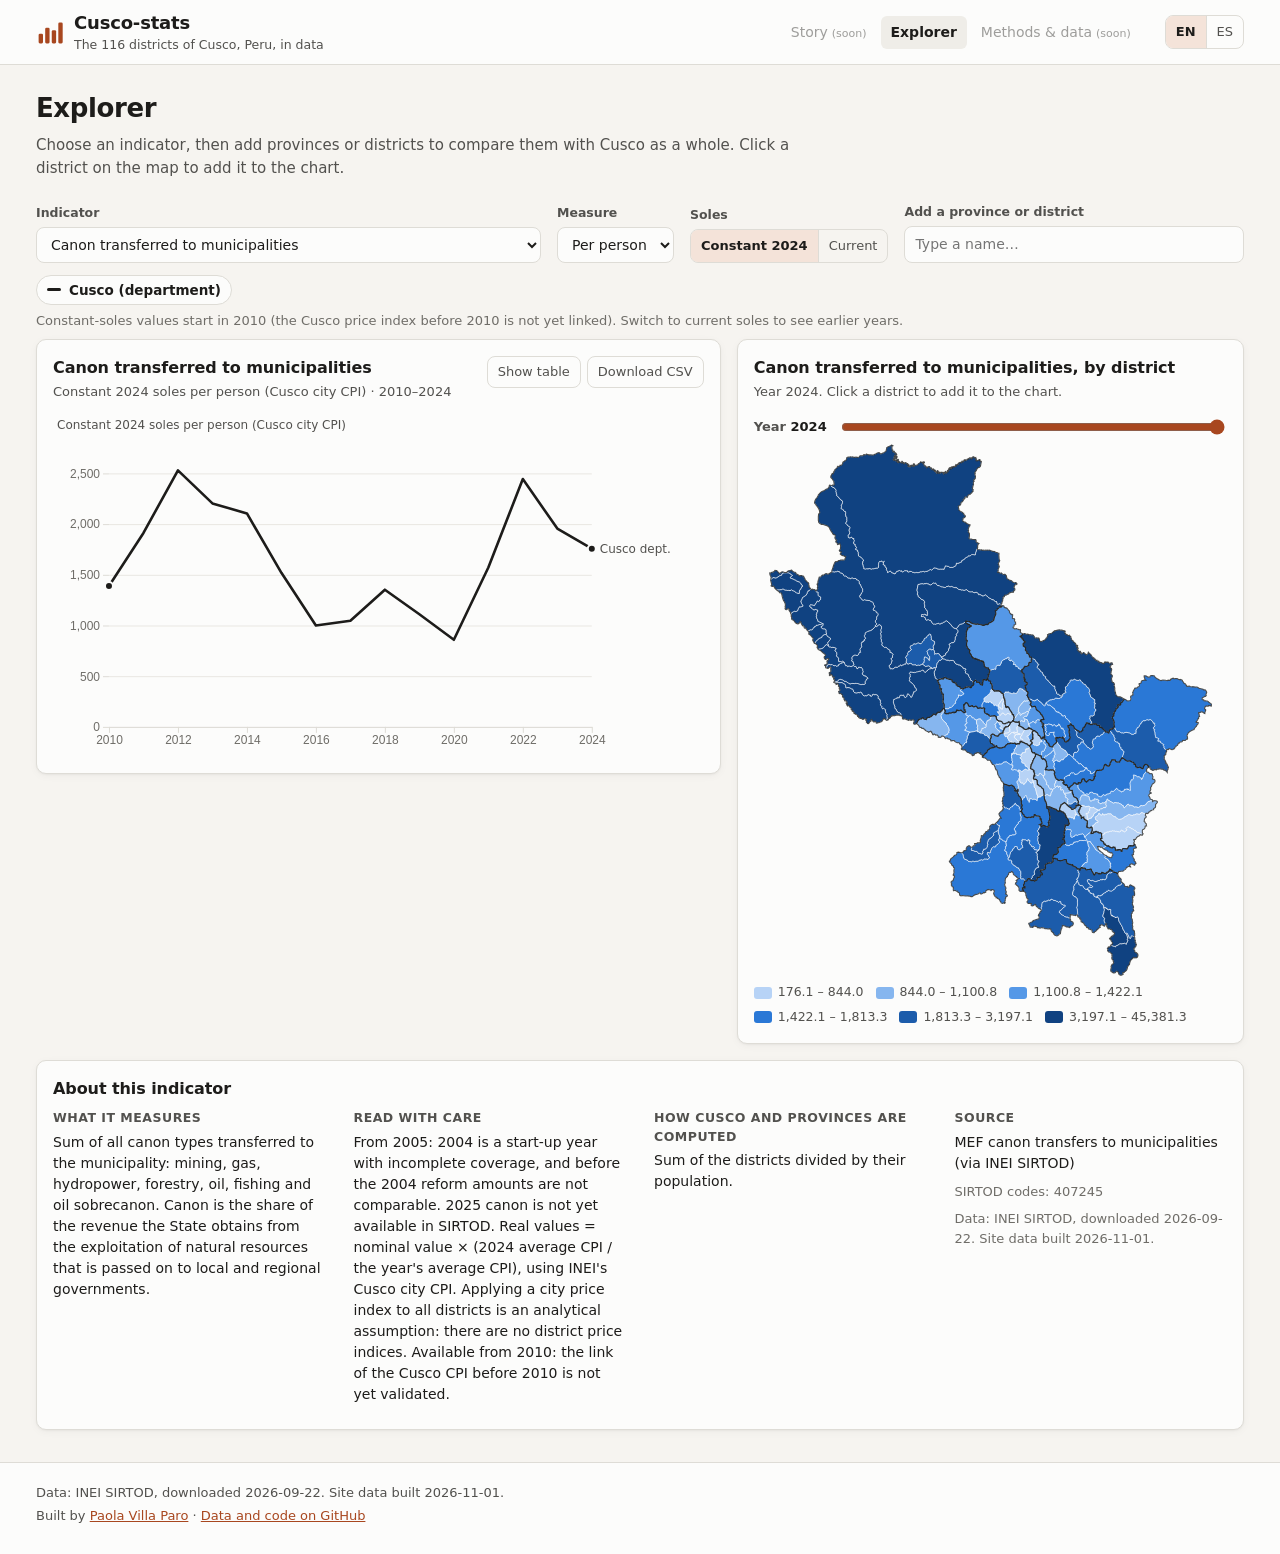
==== docs/index.html @ e801bd8c "Phase 2: first version of the Cusco-stats explorer Static app in docs/ (served by GitHub Pages): ind" ====
<!doctype html>
<html lang="en">
<head>
  <meta charset="utf-8">
  <meta name="viewport" content="width=device-width, initial-scale=1">
  <title>Cusco-stats · Districts of Cusco in data</title>
  <meta name="description" content="Interactive trends and maps for the 116 districts of Cusco, Peru: canon transfers, municipal budgets, schools, jobs, services and census indicators, 2001-2025.">
  <link rel="stylesheet" href="css/app.css">
  <script src="vendor/d3.v7.9.0.min.js" defer></script>
  <script type="module" src="js/main.js"></script>
</head>
<body>
  <a class="skip-link" href="#explorer" data-i18n="skip">Skip to the explorer</a>

  <header class="site-header">
    <div class="wrap header-inner">
      <div class="brand">
        <svg class="brand-mark" viewBox="0 0 32 32" aria-hidden="true" focusable="false">
          <rect x="3" y="18" width="5" height="11" rx="1.5"/><rect x="10.5" y="11" width="5" height="18" rx="1.5"/>
          <rect x="18" y="14" width="5" height="15" rx="1.5"/><rect x="25.5" y="5" width="5" height="24" rx="1.5"/>
        </svg>
        <div>
          <p class="brand-name">Cusco-stats</p>
          <p class="brand-tag" data-i18n="tagline">The 116 districts of Cusco, Peru, in data</p>
        </div>
      </div>
      <nav class="site-nav" aria-label="Sections">
        <a href="#story" class="nav-link is-soon" aria-disabled="true" data-i18n="navStory">Story</a>
        <a href="#explorer" class="nav-link is-active" aria-current="page" data-i18n="navExplorer">Explorer</a>
        <a href="#methods" class="nav-link is-soon" aria-disabled="true" data-i18n="navMethods">Methods &amp; data</a>
      </nav>
      <div class="lang-switch" role="group" aria-label="Language / Idioma">
        <button type="button" data-lang="en" aria-pressed="true">EN</button>
        <button type="button" data-lang="es" aria-pressed="false">ES</button>
      </div>
    </div>
  </header>

  <main id="explorer" class="wrap" tabindex="-1">
    <section class="intro">
      <h1 data-i18n="explorerTitle">Explorer</h1>
      <p data-i18n="explorerIntro">Choose an indicator, then add provinces or districts to compare them with Cusco as a whole. Click a district on the map to add it to the chart.</p>
    </section>

    <section class="controls" aria-label="Filters">
      <div class="control">
        <label for="sel-indicator" data-i18n="indicator">Indicator</label>
        <select id="sel-indicator"></select>
      </div>
      <div class="control">
        <label for="sel-measure" data-i18n="measure">Measure</label>
        <select id="sel-measure"></select>
      </div>
      <div class="control" id="ctl-units" hidden>
        <span class="control-label" id="units-label" data-i18n="units">Soles</span>
        <div class="segmented" role="group" aria-labelledby="units-label">
          <button type="button" data-units="real" aria-pressed="true" data-i18n="unitsReal">Constant 2024</button>
          <button type="button" data-units="nominal" aria-pressed="false" data-i18n="unitsNominal">Current</button>
        </div>
      </div>
      <div class="control control-grow">
        <label for="inp-place" data-i18n="addPlace">Add a province or district</label>
        <input id="inp-place" type="text" list="place-list" autocomplete="off" data-i18n-placeholder="addPlaceHint" placeholder="Type a name…">
        <datalist id="place-list"></datalist>
      </div>
    </section>

    <div class="chips" id="chips" aria-label="Places in the chart"></div>
    <p class="status" id="status" role="status" aria-live="polite"></p>

    <div class="grid">
      <section class="card card-chart" aria-labelledby="chart-title">
        <header class="card-head">
          <div>
            <h2 id="chart-title" class="card-title"></h2>
            <p id="chart-subtitle" class="card-subtitle"></p>
          </div>
          <div class="card-tools">
            <button type="button" class="btn-ghost" id="btn-table" aria-expanded="false" data-i18n="showTable">Show table</button>
            <button type="button" class="btn-ghost" id="btn-csv" data-i18n="downloadCsv">Download CSV</button>
          </div>
        </header>
        <div class="legend" id="chart-legend"></div>
        <div class="chart" id="chart"></div>
        <div class="table-wrap" id="chart-table" hidden></div>
      </section>

      <section class="card card-map" id="map-card" aria-labelledby="map-title">
        <header class="card-head">
          <div>
            <h2 id="map-title" class="card-title"></h2>
            <p id="map-subtitle" class="card-subtitle"></p>
          </div>
        </header>
        <div class="map-year" id="map-year-wrap">
          <label for="rng-year"><span data-i18n="year">Year</span> <output id="out-year"></output></label>
          <input id="rng-year" type="range" min="2000" max="2025" step="1">
        </div>
        <div class="map" id="map"></div>
        <div class="map-legend" id="map-legend"></div>
      </section>

      <section class="card card-notes" aria-labelledby="notes-title">
        <h2 id="notes-title" class="card-title" data-i18n="aboutIndicator">About this indicator</h2>
        <div id="notes" class="notes"></div>
      </section>
    </div>
  </main>

  <footer class="site-footer">
    <div class="wrap">
      <p id="footer-data"></p>
      <p><span data-i18n="footerBy">Built by</span> <a href="https://pvillaparo.github.io/">Paola Villa Paro</a> · <a href="https://github.com/pvillaparo/cusco-data" data-i18n="footerRepo">Data and code on GitHub</a></p>
    </div>
  </footer>

  <div class="tooltip" id="tooltip" role="tooltip" hidden></div>
  <noscript><p class="wrap">This page needs JavaScript to draw its charts and maps.</p></noscript>
</body>
</html>
---- docs/css/app.css ----
/* Cusco-stats — app styles.
   Colour roles are CSS custom properties; light and dark values swap in one place.
   Series colours: reference categorical palette (validated, 6 slots, both modes).
   Map ramp: reference sequential blue. Brand accent: terracotta (UI chrome only). */

:root {
  color-scheme: light;
  --surface-0: #f6f4f0;      /* page */
  --surface-1: #fcfcfb;      /* cards, chart surface */
  --surface-2: #efede8;      /* controls, hover wash */
  --hairline: #dedcd6;
  --grid: #e9e7e2;
  --text-primary: #1d1c1a;
  --text-secondary: #52514e;
  --text-muted: #6f6d68;
  --accent: #a8471f;         /* terracotta, 5.6:1 on surface-1 */
  --accent-soft: #f4e3d9;
  --focus: #2a78d6;
  --ref-line: #1d1c1a;       /* Cusco (department) line */
  --band: rgba(29, 28, 26, 0.12);
  --series-1: #2a78d6; --series-2: #eb6834; --series-3: #1baf7a;
  --series-4: #eda100; --series-5: #e87ba4; --series-6: #008300;
  --seq-1: #b7d3f6; --seq-2: #86b6ef; --seq-3: #5598e7; --seq-4: #2a78d6; --seq-5: #1c5cab; --seq-6: #104281;
  --nodata: #d6d4ce;
  --radius: 10px;
  --shadow: 0 1px 2px rgba(0, 0, 0, 0.04), 0 2px 8px rgba(0, 0, 0, 0.04);
  font-family: "Inter", system-ui, -apple-system, "Segoe UI", Roboto, "Helvetica Neue", Arial, sans-serif;
}

@media (prefers-color-scheme: dark) {
  :root:not([data-theme="light"]) {
    color-scheme: dark;
    --surface-0: #121211; --surface-1: #1a1a19; --surface-2: #262624;
    --hairline: #383835; --grid: #2c2c2a;
    --text-primary: #f0efec; --text-secondary: #c3c2b7; --text-muted: #9c9b93;
    --accent: #e58a5f; --accent-soft: #3a2a22; --focus: #3987e5;
    --ref-line: #f0efec; --band: rgba(240, 239, 236, 0.14);
    --series-1: #3987e5; --series-2: #d95926; --series-3: #199e70;
    --series-4: #c98500; --series-5: #d55181; --series-6: #008300;
    /* on a dark surface magnitude reads from dark (low) to light (high) */
    --seq-1: #184f95; --seq-2: #1c5cab; --seq-3: #256abf; --seq-4: #3987e5; --seq-5: #6da7ec; --seq-6: #b7d3f6;
    --nodata: #3a3a37;
    --shadow: none;
  }
}
:root[data-theme="dark"] {
  color-scheme: dark;
  --surface-0: #121211; --surface-1: #1a1a19; --surface-2: #262624;
  --hairline: #383835; --grid: #2c2c2a;
  --text-primary: #f0efec; --text-secondary: #c3c2b7; --text-muted: #9c9b93;
  --accent: #e58a5f; --accent-soft: #3a2a22; --focus: #3987e5;
  --ref-line: #f0efec; --band: rgba(240, 239, 236, 0.14);
  --series-1: #3987e5; --series-2: #d95926; --series-3: #199e70;
  --series-4: #c98500; --series-5: #d55181; --series-6: #008300;
  --seq-1: #184f95; --seq-2: #1c5cab; --seq-3: #256abf; --seq-4: #3987e5; --seq-5: #6da7ec; --seq-6: #b7d3f6;
  --nodata: #3a3a37;
  --shadow: none;
}

*, *::before, *::after { box-sizing: border-box; }
html { -webkit-text-size-adjust: 100%; }
body {
  margin: 0;
  background: var(--surface-0);
  color: var(--text-primary);
  font-size: 15px;
  line-height: 1.5;
}
a { color: var(--accent); }
a:hover { text-decoration-thickness: 2px; }
:focus-visible { outline: 2px solid var(--focus); outline-offset: 2px; }
[hidden] { display: none !important; }

.wrap { width: 100%; max-width: 1240px; margin: 0 auto; padding: 0 16px; }
.skip-link { position: absolute; left: -999px; top: 8px; background: var(--surface-1); padding: 8px 12px; border-radius: 6px; z-index: 10; }
.skip-link:focus { left: 8px; }

/* Header */
.site-header { background: var(--surface-1); border-bottom: 1px solid var(--hairline); }
.header-inner { display: flex; align-items: center; gap: 24px; min-height: 64px; flex-wrap: wrap; padding-top: 8px; padding-bottom: 8px; }
.brand { display: flex; align-items: center; gap: 10px; margin-right: auto; }
.brand-mark { width: 28px; height: 28px; fill: var(--accent); flex: none; }
.brand-name { margin: 0; font-weight: 700; font-size: 18px; letter-spacing: -0.01em; }
.brand-tag { margin: 0; font-size: 12.5px; color: var(--text-secondary); }
.site-nav { display: flex; gap: 4px; flex-wrap: wrap; }
.nav-link { color: var(--text-secondary); text-decoration: none; padding: 6px 10px; border-radius: 6px; font-size: 14px; }
.nav-link.is-active { color: var(--text-primary); background: var(--surface-2); font-weight: 600; }
.nav-link.is-soon { opacity: 0.55; pointer-events: none; }
.nav-link.is-soon::after { content: attr(data-soon); font-size: 11px; margin-left: 4px; }
.lang-switch, .segmented { display: inline-flex; border: 1px solid var(--hairline); border-radius: 8px; overflow: hidden; }
.lang-switch button, .segmented button {
  border: 0; background: transparent; color: var(--text-secondary); padding: 6px 10px; font: inherit; font-size: 13px; cursor: pointer; min-height: 32px;
}
.lang-switch button + button, .segmented button + button { border-left: 1px solid var(--hairline); }
.lang-switch button[aria-pressed="true"], .segmented button[aria-pressed="true"] { background: var(--accent-soft); color: var(--text-primary); font-weight: 600; }

/* Intro and controls */
.intro { padding: 24px 0 8px; max-width: 760px; }
.intro h1 { margin: 0 0 6px; font-size: 26px; letter-spacing: -0.015em; }
.intro p { margin: 0; color: var(--text-secondary); }
.controls { display: flex; flex-wrap: wrap; gap: 12px 16px; align-items: flex-end; padding: 16px 0 8px; }
.control { display: flex; flex-direction: column; gap: 4px; min-width: 0; }
.control-grow { flex: 1 1 240px; }
.control label, .control-label { font-size: 12.5px; color: var(--text-secondary); font-weight: 600; }
select, input[type="text"] {
  font: inherit; font-size: 14px; color: var(--text-primary); background: var(--surface-1);
  border: 1px solid var(--hairline); border-radius: 8px; padding: 7px 10px; min-height: 36px; max-width: 100%;
}
#sel-indicator { min-width: min(360px, 100%); }
.chips { display: flex; flex-wrap: wrap; gap: 8px; padding: 4px 0 4px; }
.chip {
  display: inline-flex; align-items: center; gap: 8px; background: var(--surface-1); border: 1px solid var(--hairline);
  border-radius: 999px; padding: 4px 6px 4px 10px; font-size: 13.5px;
}
.chip-key { width: 14px; height: 3px; border-radius: 2px; flex: none; }
.chip button { border: 0; background: transparent; color: var(--text-muted); cursor: pointer; font-size: 16px; line-height: 1; padding: 2px 6px; border-radius: 999px; min-width: 24px; min-height: 24px; }
.chip button:hover { background: var(--surface-2); color: var(--text-primary); }
.chip.is-ref { padding-right: 10px; font-weight: 600; }
.status { min-height: 1.4em; margin: 2px 0 8px; font-size: 13px; color: var(--text-muted); }

/* Cards */
.grid { display: grid; grid-template-columns: minmax(0, 1.35fr) minmax(0, 1fr); gap: 16px; padding-bottom: 32px; align-items: start; }
.card { background: var(--surface-1); border: 1px solid var(--hairline); border-radius: var(--radius); padding: 16px; box-shadow: var(--shadow); min-width: 0; }
.card-notes { grid-column: 1 / -1; }
.card-head { display: flex; justify-content: space-between; align-items: flex-start; gap: 12px; flex-wrap: wrap; }
.card-title { margin: 0; font-size: 16px; font-weight: 650; letter-spacing: -0.005em; }
.card-subtitle { margin: 2px 0 0; font-size: 13px; color: var(--text-secondary); }
.card-tools { display: flex; gap: 6px; }
.btn-ghost { font: inherit; font-size: 13px; color: var(--text-secondary); background: transparent; border: 1px solid var(--hairline); border-radius: 8px; padding: 5px 10px; cursor: pointer; min-height: 32px; }
.btn-ghost:hover { background: var(--surface-2); color: var(--text-primary); }
.tag { display: inline-block; font-size: 11.5px; font-weight: 600; color: var(--accent); background: var(--accent-soft); border-radius: 4px; padding: 1px 6px; margin-left: 6px; vertical-align: 1px; }

/* Chart */
.legend { display: flex; flex-wrap: wrap; gap: 6px 16px; margin: 12px 0 4px; font-size: 13px; color: var(--text-secondary); }
.legend-item { display: inline-flex; align-items: center; gap: 6px; }
.legend-key { width: 18px; height: 2px; border-radius: 2px; }
.legend-key.is-ref { height: 3px; }
.legend-key.is-band { height: 10px; border-radius: 2px; }
.chart { position: relative; width: 100%; }
.chart svg, .map svg { display: block; width: 100%; height: auto; overflow: visible; }
.chart .axis text, .map-legend text { fill: var(--text-muted); font-size: 12px; font-variant-numeric: tabular-nums; }
.chart .axis path, .chart .axis line { stroke: var(--hairline); }
.chart .grid line { stroke: var(--grid); }
.chart .axis-title { fill: var(--text-secondary); font-size: 12px; }
.chart .crosshair { stroke: var(--text-muted); stroke-width: 1; }
.chart .direct-label { font-size: 12px; fill: var(--text-secondary); }
.chart .overlay { fill: transparent; cursor: crosshair; }
.chart .overlay:focus { outline: none; }
.chart:focus-within .frame { stroke: var(--focus); stroke-width: 2; }
.empty { padding: 48px 8px; text-align: center; color: var(--text-muted); font-size: 14px; }

/* Map */
.map-year { display: flex; align-items: center; gap: 12px; margin: 12px 0 4px; font-size: 13px; color: var(--text-secondary); flex-wrap: wrap; }
.map-year label { font-weight: 600; white-space: nowrap; }
.map-year output { font-variant-numeric: tabular-nums; color: var(--text-primary); }
.map-year input[type="range"] { flex: 1 1 160px; accent-color: var(--accent); min-height: 24px; }
.map .district { stroke: var(--surface-1); stroke-width: 0.6; cursor: pointer; }
.map .district:hover { filter: brightness(1.08); stroke: var(--text-primary); stroke-width: 1.2; }
.map .district.is-selected { stroke-width: 2.4; }
.map .province { fill: none; stroke: var(--text-primary); stroke-width: 1.1; stroke-opacity: 0.75; pointer-events: none; }
.map-legend { margin-top: 8px; display: flex; flex-wrap: wrap; gap: 6px 12px; font-size: 12.5px; color: var(--text-secondary); }
.map-legend .swatch { display: inline-flex; align-items: center; gap: 6px; }
.map-legend .box { width: 18px; height: 12px; border-radius: 3px; flex: none; }

/* Table */
.table-wrap { overflow-x: auto; margin-top: 12px; border-top: 1px solid var(--hairline); }
table { border-collapse: collapse; width: 100%; font-size: 13px; }
th, td { padding: 6px 10px; text-align: right; border-bottom: 1px solid var(--grid); font-variant-numeric: tabular-nums; white-space: nowrap; }
th:first-child, td:first-child { text-align: left; }
thead th { color: var(--text-secondary); font-weight: 600; position: sticky; top: 0; background: var(--surface-1); }

/* Notes */
.notes { display: grid; grid-template-columns: repeat(auto-fit, minmax(260px, 1fr)); gap: 12px 28px; margin-top: 8px; font-size: 14px; }
.notes h3 { margin: 0 0 4px; font-size: 12.5px; color: var(--text-secondary); text-transform: uppercase; letter-spacing: 0.04em; }
.notes p { margin: 0 0 8px; }
.notes .muted { color: var(--text-muted); font-size: 13px; }

/* Tooltip */
.tooltip {
  position: fixed; z-index: 20; pointer-events: none; background: var(--surface-1); color: var(--text-primary);
  border: 1px solid var(--hairline); border-radius: 8px; padding: 8px 10px; font-size: 13px; box-shadow: 0 4px 16px rgba(0, 0, 0, 0.12);
  max-width: 280px;
}
.tooltip .tt-head { font-weight: 650; margin-bottom: 4px; }
.tooltip .tt-row { display: grid; grid-template-columns: 14px auto 1fr; gap: 6px; align-items: baseline; }
.tooltip .tt-key { width: 12px; height: 2px; border-radius: 2px; align-self: center; }
.tooltip .tt-val { font-weight: 650; font-variant-numeric: tabular-nums; }
.tooltip .tt-name { color: var(--text-secondary); }
.tooltip .tt-note { color: var(--text-muted); font-size: 12px; margin-top: 4px; }

.site-footer { border-top: 1px solid var(--hairline); background: var(--surface-1); color: var(--text-secondary); font-size: 13px; padding: 16px 0 24px; }
.site-footer p { margin: 4px 0; }

@media (max-width: 900px) {
  .grid { grid-template-columns: minmax(0, 1fr); }
  .header-inner { gap: 12px; }
  .intro h1 { font-size: 22px; }
  #sel-indicator { min-width: 0; width: 100%; }
  .control { flex: 1 1 100%; }
  .control#ctl-units { flex: 0 0 auto; }
}
@media (prefers-reduced-motion: reduce) { * { transition: none !important; } }
@media (forced-colors: active) { .chip-key, .legend-key, .tt-key { forced-color-adjust: none; } }
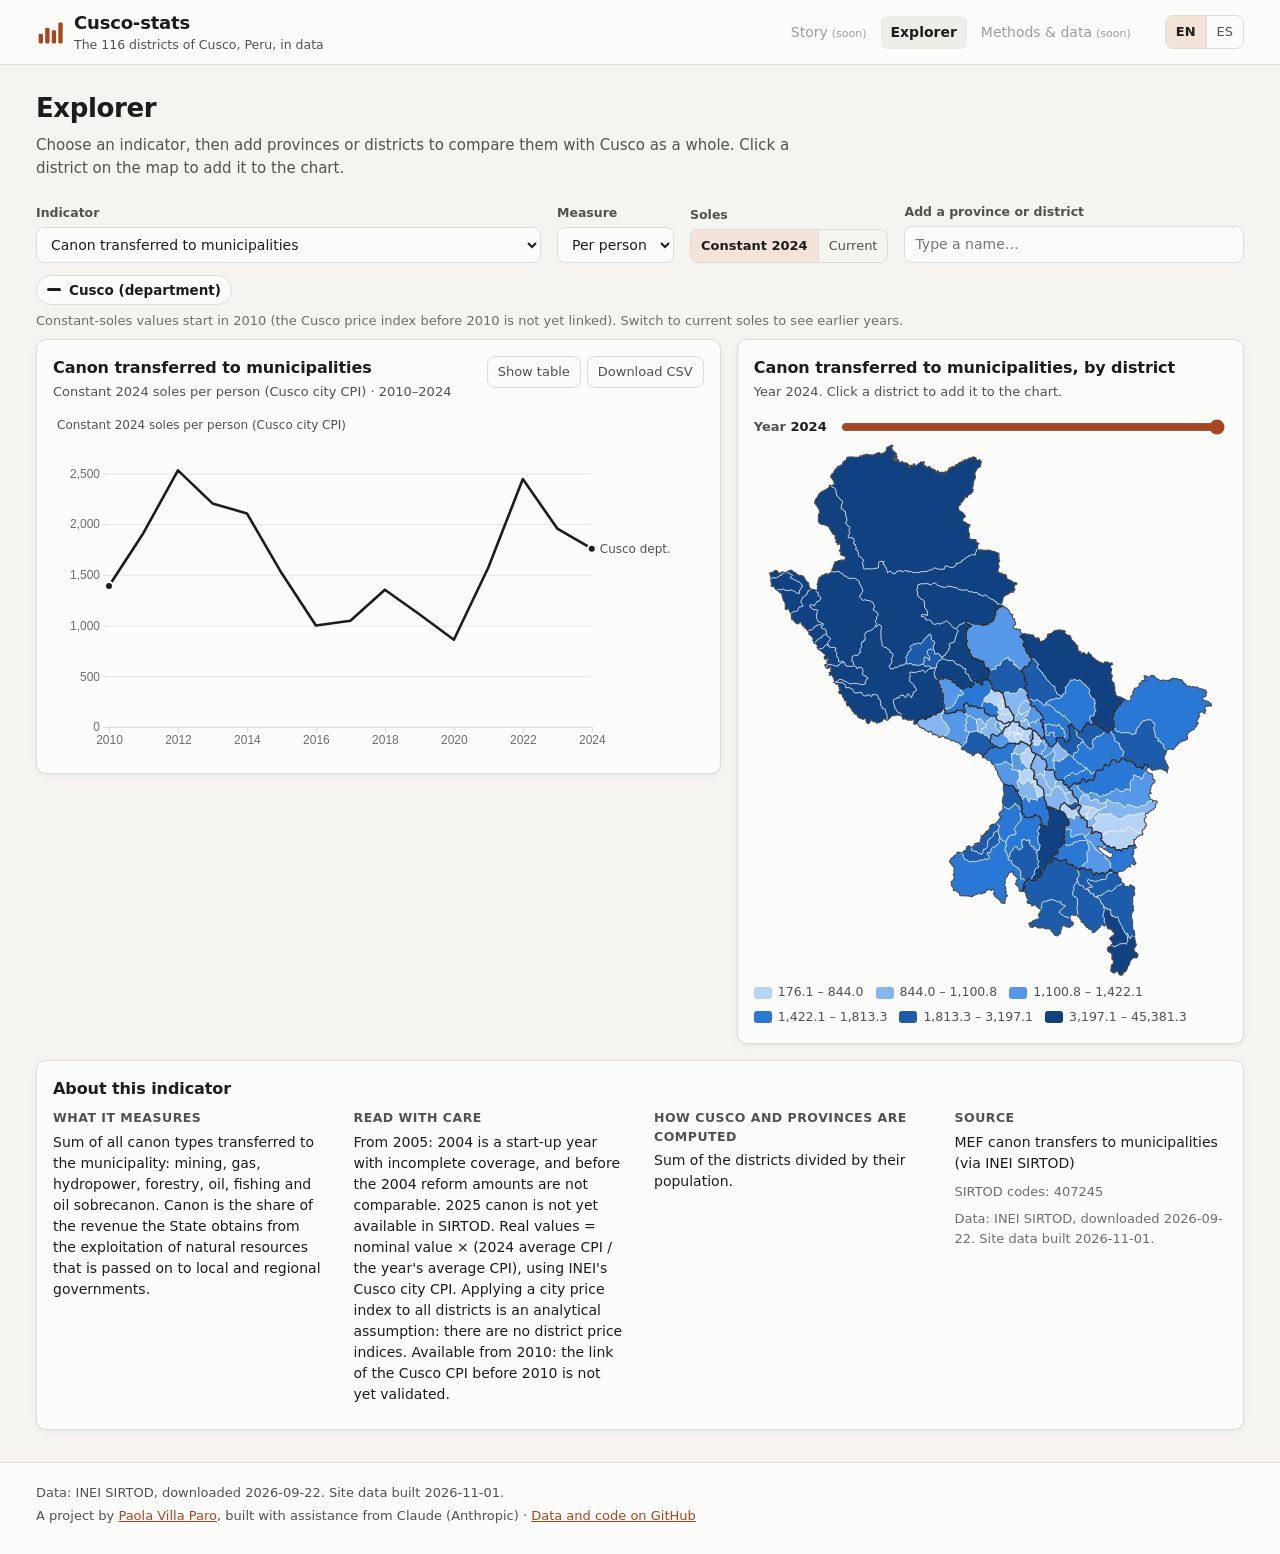
==== commit e3b1a852: "Add project README and acknowledgment Describe the repository and its folders, and credit the projec" ====
--- a/docs/index.html
+++ b/docs/index.html
@@ -110,7 +110,7 @@
   <footer class="site-footer">
     <div class="wrap">
       <p id="footer-data"></p>
-      <p><span data-i18n="footerBy">Built by</span> <a href="https://pvillaparo.github.io/">Paola Villa Paro</a> · <a href="https://github.com/pvillaparo/cusco-data" data-i18n="footerRepo">Data and code on GitHub</a></p>
+      <p><span data-i18n="footerBy">A project by</span> <a href="https://pvillaparo.github.io/">Paola Villa Paro</a><span data-i18n="footerAssist">, built with assistance from Claude (Anthropic)</span> · <a href="https://github.com/pvillaparo/cusco-data" data-i18n="footerRepo">Data and code on GitHub</a></p>
     </div>
   </footer>
 
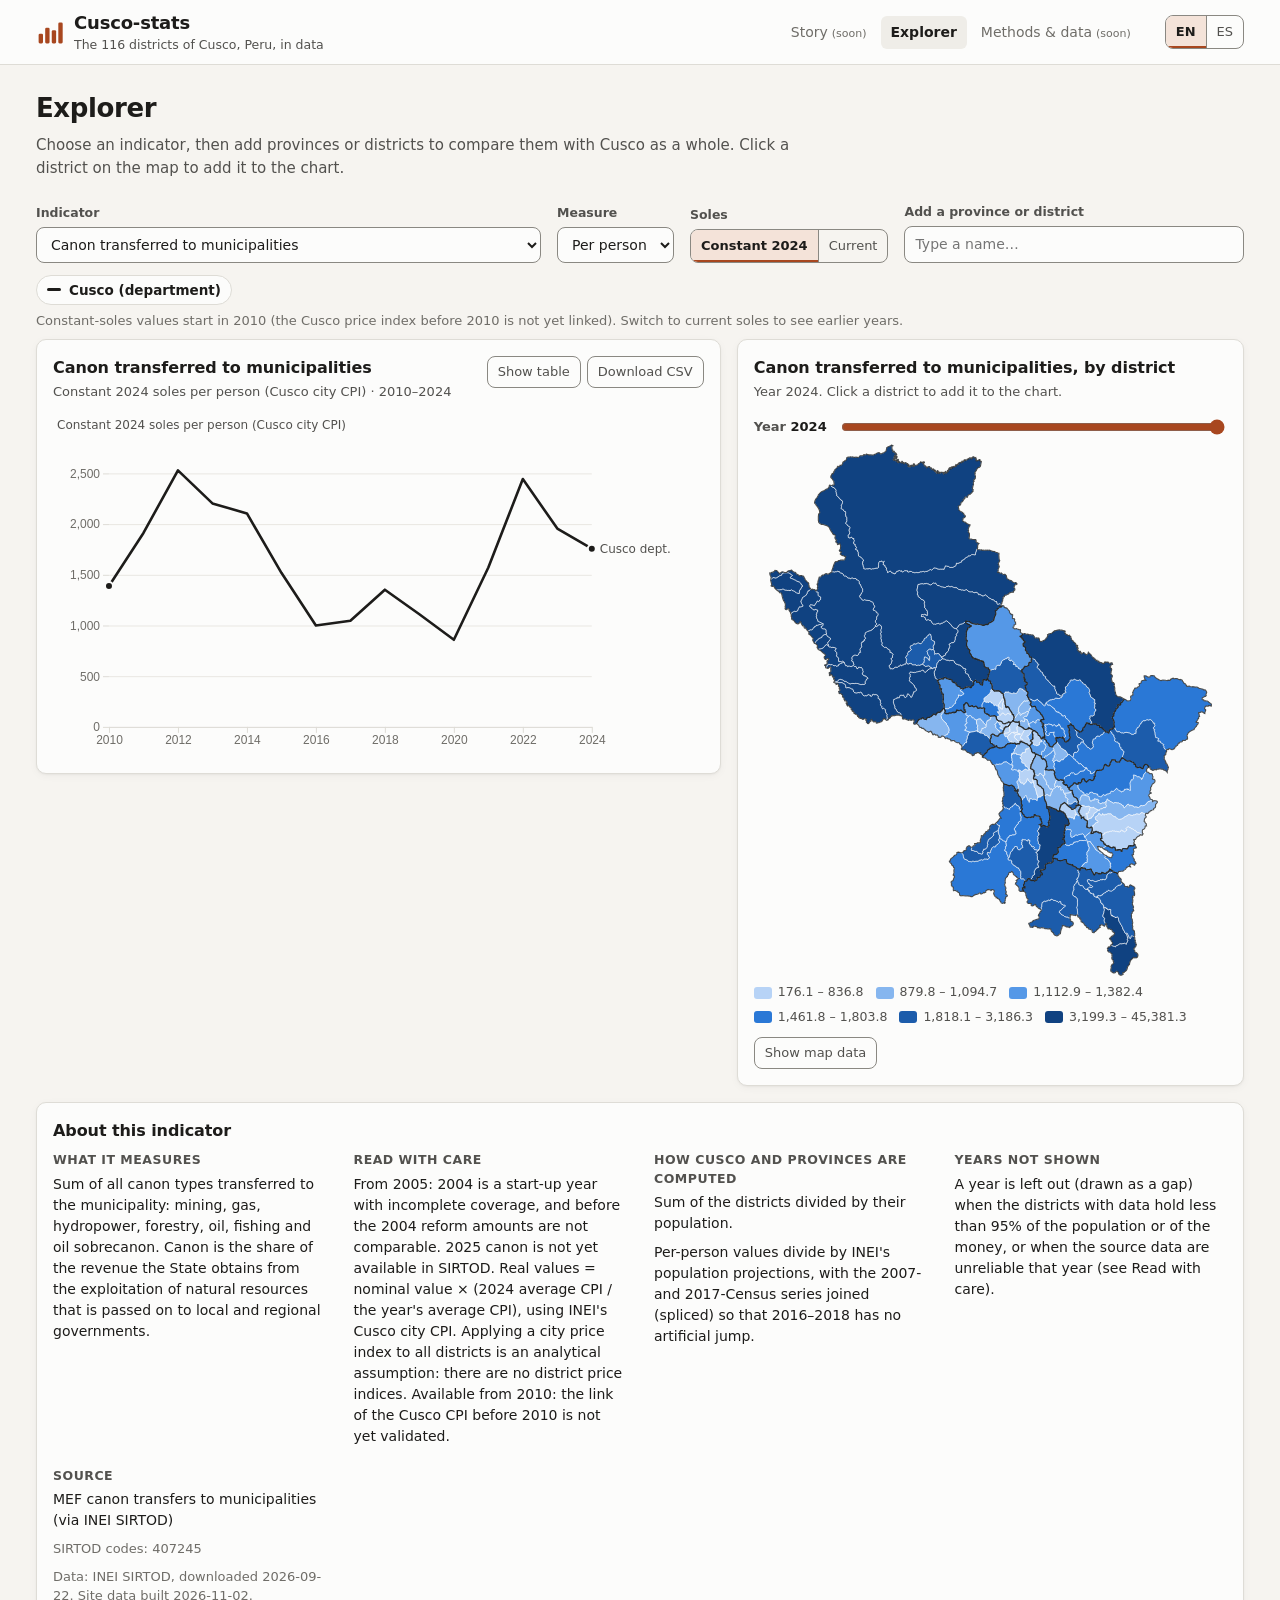
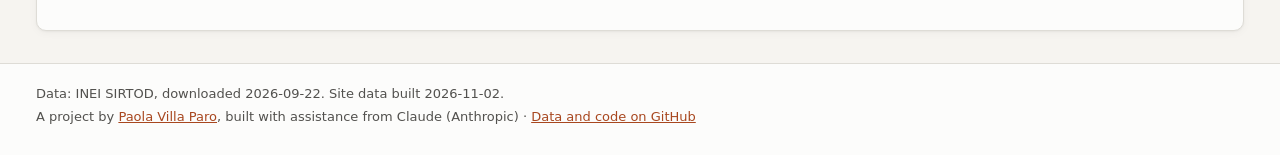
==== commit 6de769b7: "Fix issues found in independent tests of the explorer - drop stale renders when a newer selection st" ====
--- a/docs/index.html
+++ b/docs/index.html
@@ -24,14 +24,14 @@
           <p class="brand-tag" data-i18n="tagline">The 116 districts of Cusco, Peru, in data</p>
         </div>
       </div>
-      <nav class="site-nav" aria-label="Sections">
-        <a href="#story" class="nav-link is-soon" aria-disabled="true" data-i18n="navStory">Story</a>
-        <a href="#explorer" class="nav-link is-active" aria-current="page" data-i18n="navExplorer">Explorer</a>
-        <a href="#methods" class="nav-link is-soon" aria-disabled="true" data-i18n="navMethods">Methods &amp; data</a>
+      <nav class="site-nav" aria-label="Sections" data-i18n-aria="ariaSections">
+        <span class="nav-link is-soon" aria-disabled="true" data-i18n="navStory">Story</span>
+        <a href="./" class="nav-link is-active" aria-current="page" data-i18n="navExplorer">Explorer</a>
+        <span class="nav-link is-soon" aria-disabled="true" data-i18n="navMethods">Methods &amp; data</span>
       </nav>
-      <div class="lang-switch" role="group" aria-label="Language / Idioma">
-        <button type="button" data-lang="en" aria-pressed="true">EN</button>
-        <button type="button" data-lang="es" aria-pressed="false">ES</button>
+      <div class="lang-switch" role="group" aria-label="Language" data-i18n-aria="ariaLanguage">
+        <button type="button" data-lang="en" lang="en" aria-label="English" aria-pressed="true">EN</button>
+        <button type="button" data-lang="es" lang="es" aria-label="Español" aria-pressed="false">ES</button>
       </div>
     </div>
   </header>
@@ -42,7 +42,7 @@
       <p data-i18n="explorerIntro">Choose an indicator, then add provinces or districts to compare them with Cusco as a whole. Click a district on the map to add it to the chart.</p>
     </section>
 
-    <section class="controls" aria-label="Filters">
+    <section class="controls" aria-label="Filters" data-i18n-aria="ariaFilters">
       <div class="control">
         <label for="sel-indicator" data-i18n="indicator">Indicator</label>
         <select id="sel-indicator"></select>
@@ -65,7 +65,7 @@
       </div>
     </section>
 
-    <div class="chips" id="chips" aria-label="Places in the chart"></div>
+    <div class="chips" id="chips" role="group" aria-label="Places in the chart" data-i18n-aria="ariaPlaces"></div>
     <p class="status" id="status" role="status" aria-live="polite"></p>
 
     <div class="grid">
@@ -76,7 +76,7 @@
             <p id="chart-subtitle" class="card-subtitle"></p>
           </div>
           <div class="card-tools">
-            <button type="button" class="btn-ghost" id="btn-table" aria-expanded="false" data-i18n="showTable">Show table</button>
+            <button type="button" class="btn-ghost" id="btn-table" aria-expanded="false" aria-controls="chart-table" data-i18n="showTable">Show table</button>
             <button type="button" class="btn-ghost" id="btn-csv" data-i18n="downloadCsv">Download CSV</button>
           </div>
         </header>
@@ -94,10 +94,14 @@
         </header>
         <div class="map-year" id="map-year-wrap">
           <label for="rng-year"><span data-i18n="year">Year</span> <output id="out-year"></output></label>
-          <input id="rng-year" type="range" min="2000" max="2025" step="1">
+          <input id="rng-year" type="range" min="0" max="0" step="1">
         </div>
         <div class="map" id="map"></div>
         <div class="map-legend" id="map-legend"></div>
+        <div class="card-tools map-tools">
+          <button type="button" class="btn-ghost" id="btn-map-table" aria-expanded="false" aria-controls="map-table" data-i18n="showMapData">Show map data</button>
+        </div>
+        <div class="table-wrap map-table" id="map-table" hidden></div>
       </section>
 
       <section class="card card-notes" aria-labelledby="notes-title">
--- a/docs/css/app.css
+++ b/docs/css/app.css
@@ -9,6 +9,7 @@
   --surface-1: #fcfcfb;      /* cards, chart surface */
   --surface-2: #efede8;      /* controls, hover wash */
   --hairline: #dedcd6;
+  --control-border: #8a8882;  /* 3.4:1 on surface-1: borders of inputs and buttons */
   --grid: #e9e7e2;
   --text-primary: #1d1c1a;
   --text-secondary: #52514e;
@@ -31,14 +32,14 @@
   :root:not([data-theme="light"]) {
     color-scheme: dark;
     --surface-0: #121211; --surface-1: #1a1a19; --surface-2: #262624;
-    --hairline: #383835; --grid: #2c2c2a;
+    --hairline: #383835; --control-border: #74736d; --grid: #2c2c2a;
     --text-primary: #f0efec; --text-secondary: #c3c2b7; --text-muted: #9c9b93;
     --accent: #e58a5f; --accent-soft: #3a2a22; --focus: #3987e5;
     --ref-line: #f0efec; --band: rgba(240, 239, 236, 0.14);
     --series-1: #3987e5; --series-2: #d95926; --series-3: #199e70;
     --series-4: #c98500; --series-5: #d55181; --series-6: #008300;
-    /* on a dark surface magnitude reads from dark (low) to light (high) */
-    --seq-1: #184f95; --seq-2: #1c5cab; --seq-3: #256abf; --seq-4: #3987e5; --seq-5: #6da7ec; --seq-6: #b7d3f6;
+    /* on a dark surface magnitude reads from dark (low) to light (high), in evenly spaced steps */
+    --seq-1: #184f95; --seq-2: #256abf; --seq-3: #3987e5; --seq-4: #6da7ec; --seq-5: #9ec5f4; --seq-6: #cde2fb;
     --nodata: #3a3a37;
     --shadow: none;
   }
@@ -46,13 +47,13 @@
 :root[data-theme="dark"] {
   color-scheme: dark;
   --surface-0: #121211; --surface-1: #1a1a19; --surface-2: #262624;
-  --hairline: #383835; --grid: #2c2c2a;
+  --hairline: #383835; --control-border: #74736d; --grid: #2c2c2a;
   --text-primary: #f0efec; --text-secondary: #c3c2b7; --text-muted: #9c9b93;
   --accent: #e58a5f; --accent-soft: #3a2a22; --focus: #3987e5;
   --ref-line: #f0efec; --band: rgba(240, 239, 236, 0.14);
   --series-1: #3987e5; --series-2: #d95926; --series-3: #199e70;
   --series-4: #c98500; --series-5: #d55181; --series-6: #008300;
-  --seq-1: #184f95; --seq-2: #1c5cab; --seq-3: #256abf; --seq-4: #3987e5; --seq-5: #6da7ec; --seq-6: #b7d3f6;
+  --seq-1: #184f95; --seq-2: #256abf; --seq-3: #3987e5; --seq-4: #6da7ec; --seq-5: #9ec5f4; --seq-6: #cde2fb;
   --nodata: #3a3a37;
   --shadow: none;
 }
@@ -85,14 +86,14 @@
 .site-nav { display: flex; gap: 4px; flex-wrap: wrap; }
 .nav-link { color: var(--text-secondary); text-decoration: none; padding: 6px 10px; border-radius: 6px; font-size: 14px; }
 .nav-link.is-active { color: var(--text-primary); background: var(--surface-2); font-weight: 600; }
-.nav-link.is-soon { opacity: 0.55; pointer-events: none; }
+.nav-link.is-soon { color: var(--text-muted); cursor: default; }
 .nav-link.is-soon::after { content: attr(data-soon); font-size: 11px; margin-left: 4px; }
-.lang-switch, .segmented { display: inline-flex; border: 1px solid var(--hairline); border-radius: 8px; overflow: hidden; }
+.lang-switch, .segmented { display: inline-flex; border: 1px solid var(--control-border); border-radius: 8px; overflow: hidden; }
 .lang-switch button, .segmented button {
   border: 0; background: transparent; color: var(--text-secondary); padding: 6px 10px; font: inherit; font-size: 13px; cursor: pointer; min-height: 32px;
 }
-.lang-switch button + button, .segmented button + button { border-left: 1px solid var(--hairline); }
-.lang-switch button[aria-pressed="true"], .segmented button[aria-pressed="true"] { background: var(--accent-soft); color: var(--text-primary); font-weight: 600; }
+.lang-switch button + button, .segmented button + button { border-left: 1px solid var(--control-border); }
+.lang-switch button[aria-pressed="true"], .segmented button[aria-pressed="true"] { background: var(--accent-soft); color: var(--text-primary); font-weight: 600; box-shadow: inset 0 -2px 0 var(--accent); }
 
 /* Intro and controls */
 .intro { padding: 24px 0 8px; max-width: 760px; }
@@ -104,7 +105,7 @@
 .control label, .control-label { font-size: 12.5px; color: var(--text-secondary); font-weight: 600; }
 select, input[type="text"] {
   font: inherit; font-size: 14px; color: var(--text-primary); background: var(--surface-1);
-  border: 1px solid var(--hairline); border-radius: 8px; padding: 7px 10px; min-height: 36px; max-width: 100%;
+  border: 1px solid var(--control-border); border-radius: 8px; padding: 7px 10px; min-height: 36px; max-width: 100%;
 }
 #sel-indicator { min-width: min(360px, 100%); }
 .chips { display: flex; flex-wrap: wrap; gap: 8px; padding: 4px 0 4px; }
@@ -113,6 +114,8 @@
   border-radius: 999px; padding: 4px 6px 4px 10px; font-size: 13.5px;
 }
 .chip-key { width: 14px; height: 3px; border-radius: 2px; flex: none; }
+.chip.is-missing { color: var(--text-muted); }
+.chip.is-missing .chip-key { background: transparent !important; outline: 1px dashed var(--text-muted); }
 .chip button { border: 0; background: transparent; color: var(--text-muted); cursor: pointer; font-size: 16px; line-height: 1; padding: 2px 6px; border-radius: 999px; min-width: 24px; min-height: 24px; }
 .chip button:hover { background: var(--surface-2); color: var(--text-primary); }
 .chip.is-ref { padding-right: 10px; font-weight: 600; }
@@ -126,7 +129,7 @@
 .card-title { margin: 0; font-size: 16px; font-weight: 650; letter-spacing: -0.005em; }
 .card-subtitle { margin: 2px 0 0; font-size: 13px; color: var(--text-secondary); }
 .card-tools { display: flex; gap: 6px; }
-.btn-ghost { font: inherit; font-size: 13px; color: var(--text-secondary); background: transparent; border: 1px solid var(--hairline); border-radius: 8px; padding: 5px 10px; cursor: pointer; min-height: 32px; }
+.btn-ghost { font: inherit; font-size: 13px; color: var(--text-secondary); background: transparent; border: 1px solid var(--control-border); border-radius: 8px; padding: 5px 10px; cursor: pointer; min-height: 32px; }
 .btn-ghost:hover { background: var(--surface-2); color: var(--text-primary); }
 .tag { display: inline-block; font-size: 11.5px; font-weight: 600; color: var(--accent); background: var(--accent-soft); border-radius: 4px; padding: 1px 6px; margin-left: 6px; vertical-align: 1px; }
 
@@ -146,7 +149,8 @@
 .chart .direct-label { font-size: 12px; fill: var(--text-secondary); }
 .chart .overlay { fill: transparent; cursor: crosshair; }
 .chart .overlay:focus { outline: none; }
-.chart:focus-within .frame { stroke: var(--focus); stroke-width: 2; }
+.chart:has(.overlay:focus-visible) .frame { stroke: var(--focus); stroke-width: 2; }
+.chart .overlay { touch-action: pan-y; }
 .empty { padding: 48px 8px; text-align: center; color: var(--text-muted); font-size: 14px; }
 
 /* Map */
@@ -158,6 +162,8 @@
 .map .district:hover { filter: brightness(1.08); stroke: var(--text-primary); stroke-width: 1.2; }
 .map .district.is-selected { stroke-width: 2.4; }
 .map .province { fill: none; stroke: var(--text-primary); stroke-width: 1.1; stroke-opacity: 0.75; pointer-events: none; }
+.map-tools { margin-top: 10px; }
+.map-table { max-height: 360px; overflow-y: auto; }
 .map-legend { margin-top: 8px; display: flex; flex-wrap: wrap; gap: 6px 12px; font-size: 12.5px; color: var(--text-secondary); }
 .map-legend .swatch { display: inline-flex; align-items: center; gap: 6px; }
 .map-legend .box { width: 18px; height: 12px; border-radius: 3px; flex: none; }
@@ -165,6 +171,8 @@
 /* Table */
 .table-wrap { overflow-x: auto; margin-top: 12px; border-top: 1px solid var(--hairline); }
 table { border-collapse: collapse; width: 100%; font-size: 13px; }
+caption { text-align: left; font-size: 12.5px; color: var(--text-secondary); padding: 8px 10px 4px; }
+tbody th { font-weight: 400; color: var(--text-primary); }
 th, td { padding: 6px 10px; text-align: right; border-bottom: 1px solid var(--grid); font-variant-numeric: tabular-nums; white-space: nowrap; }
 th:first-child, td:first-child { text-align: left; }
 thead th { color: var(--text-secondary); font-weight: 600; position: sticky; top: 0; background: var(--surface-1); }
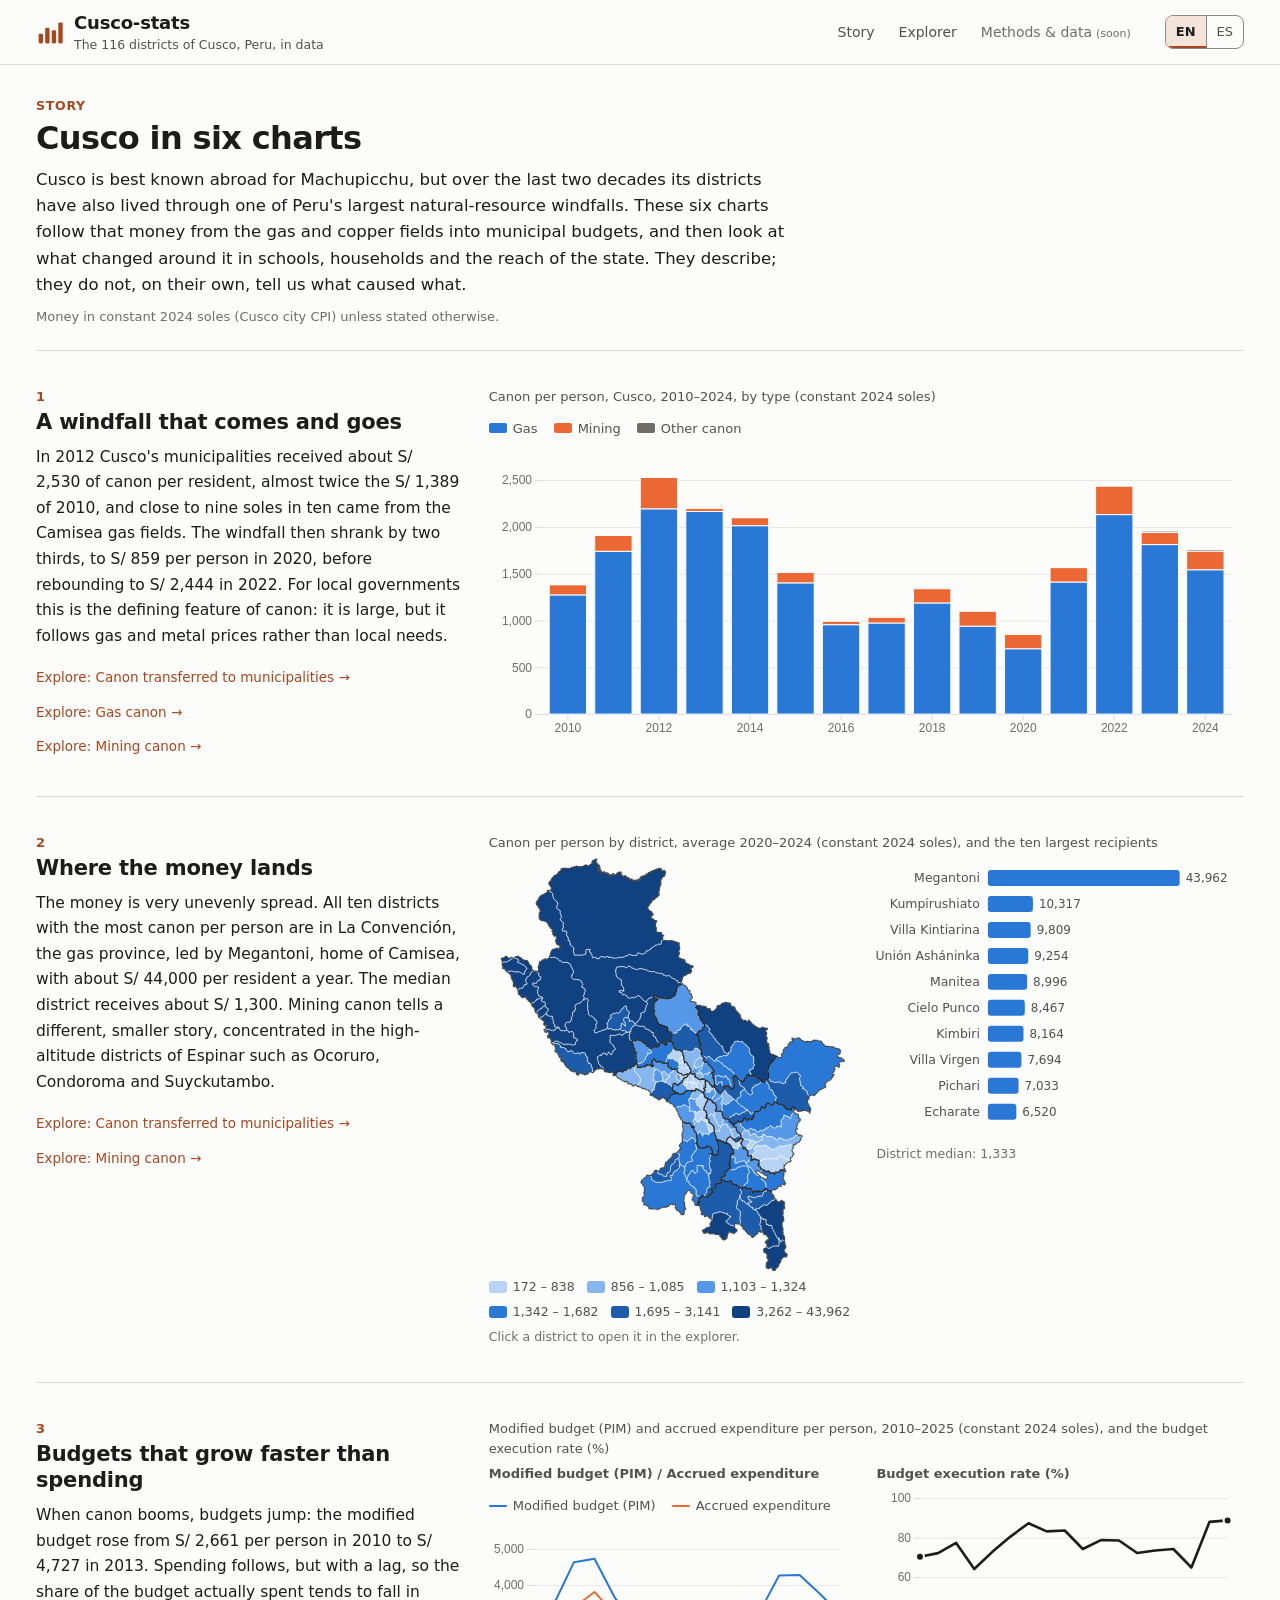
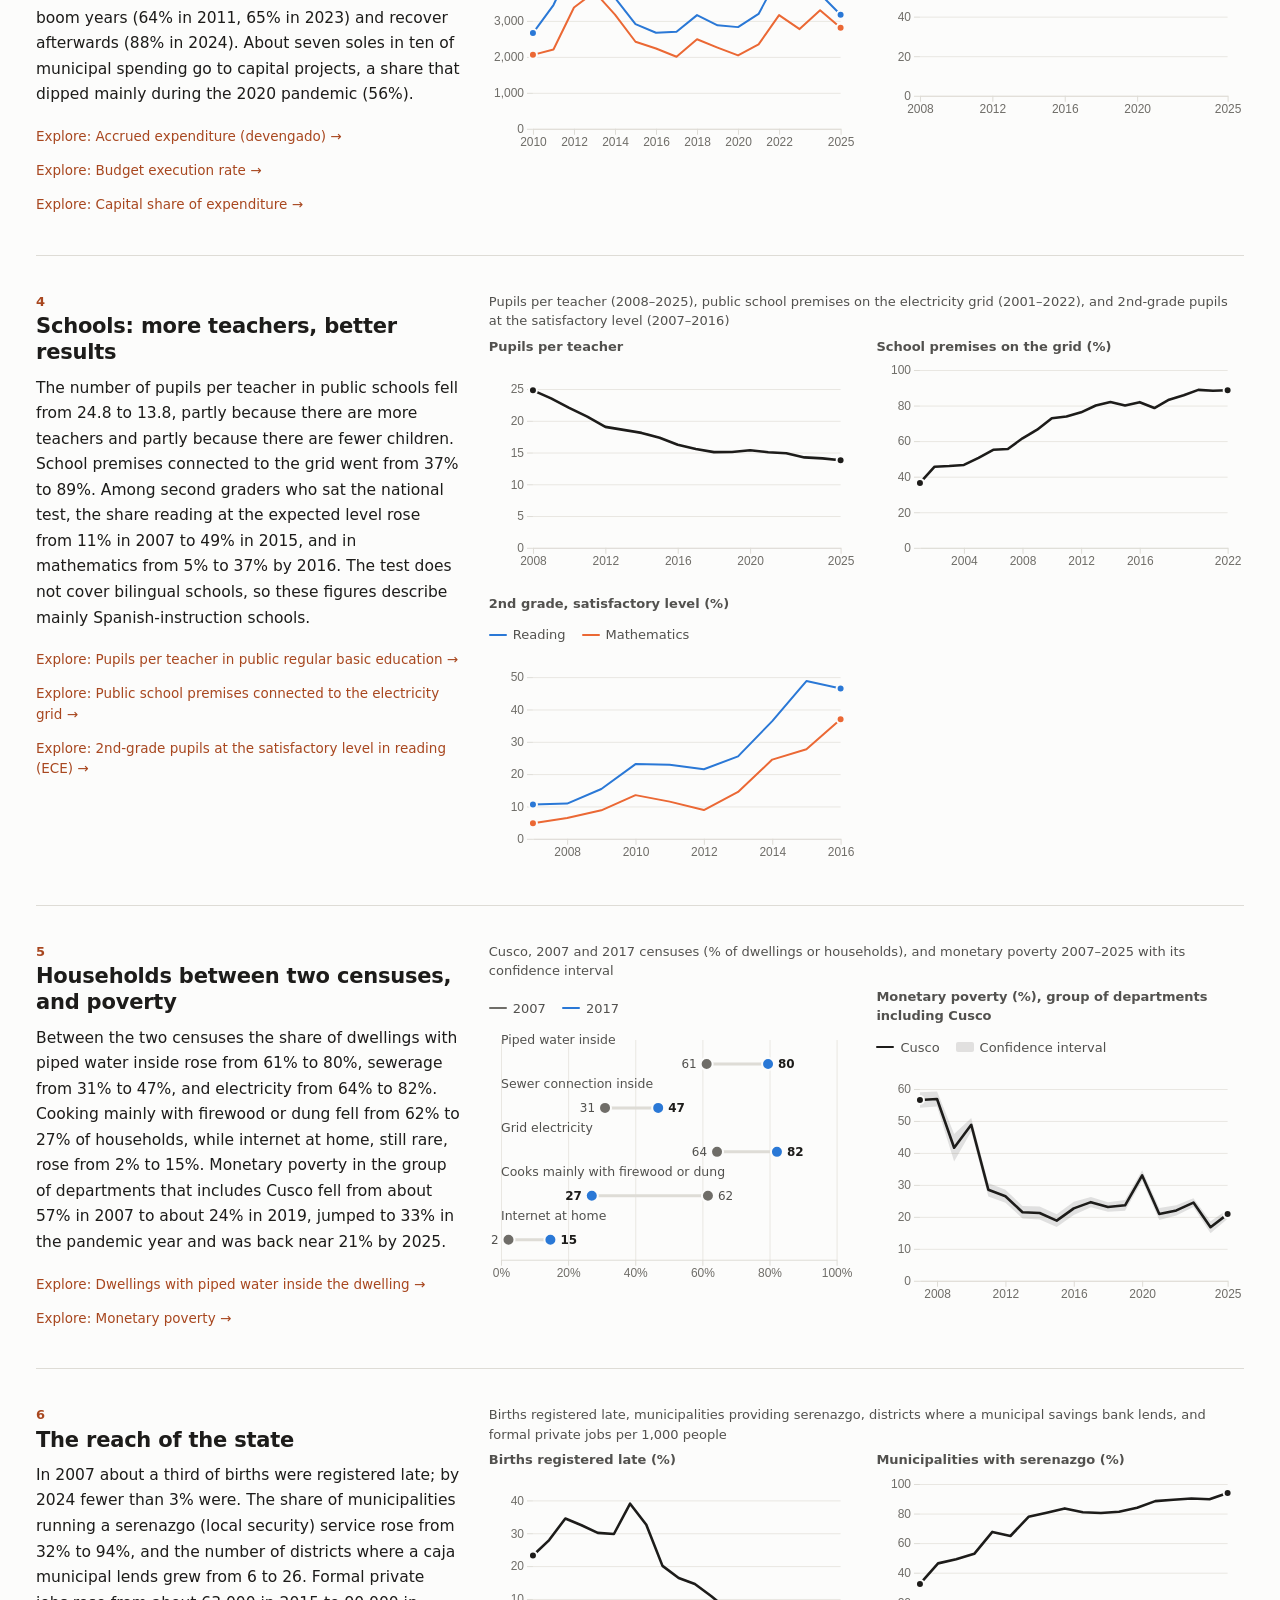
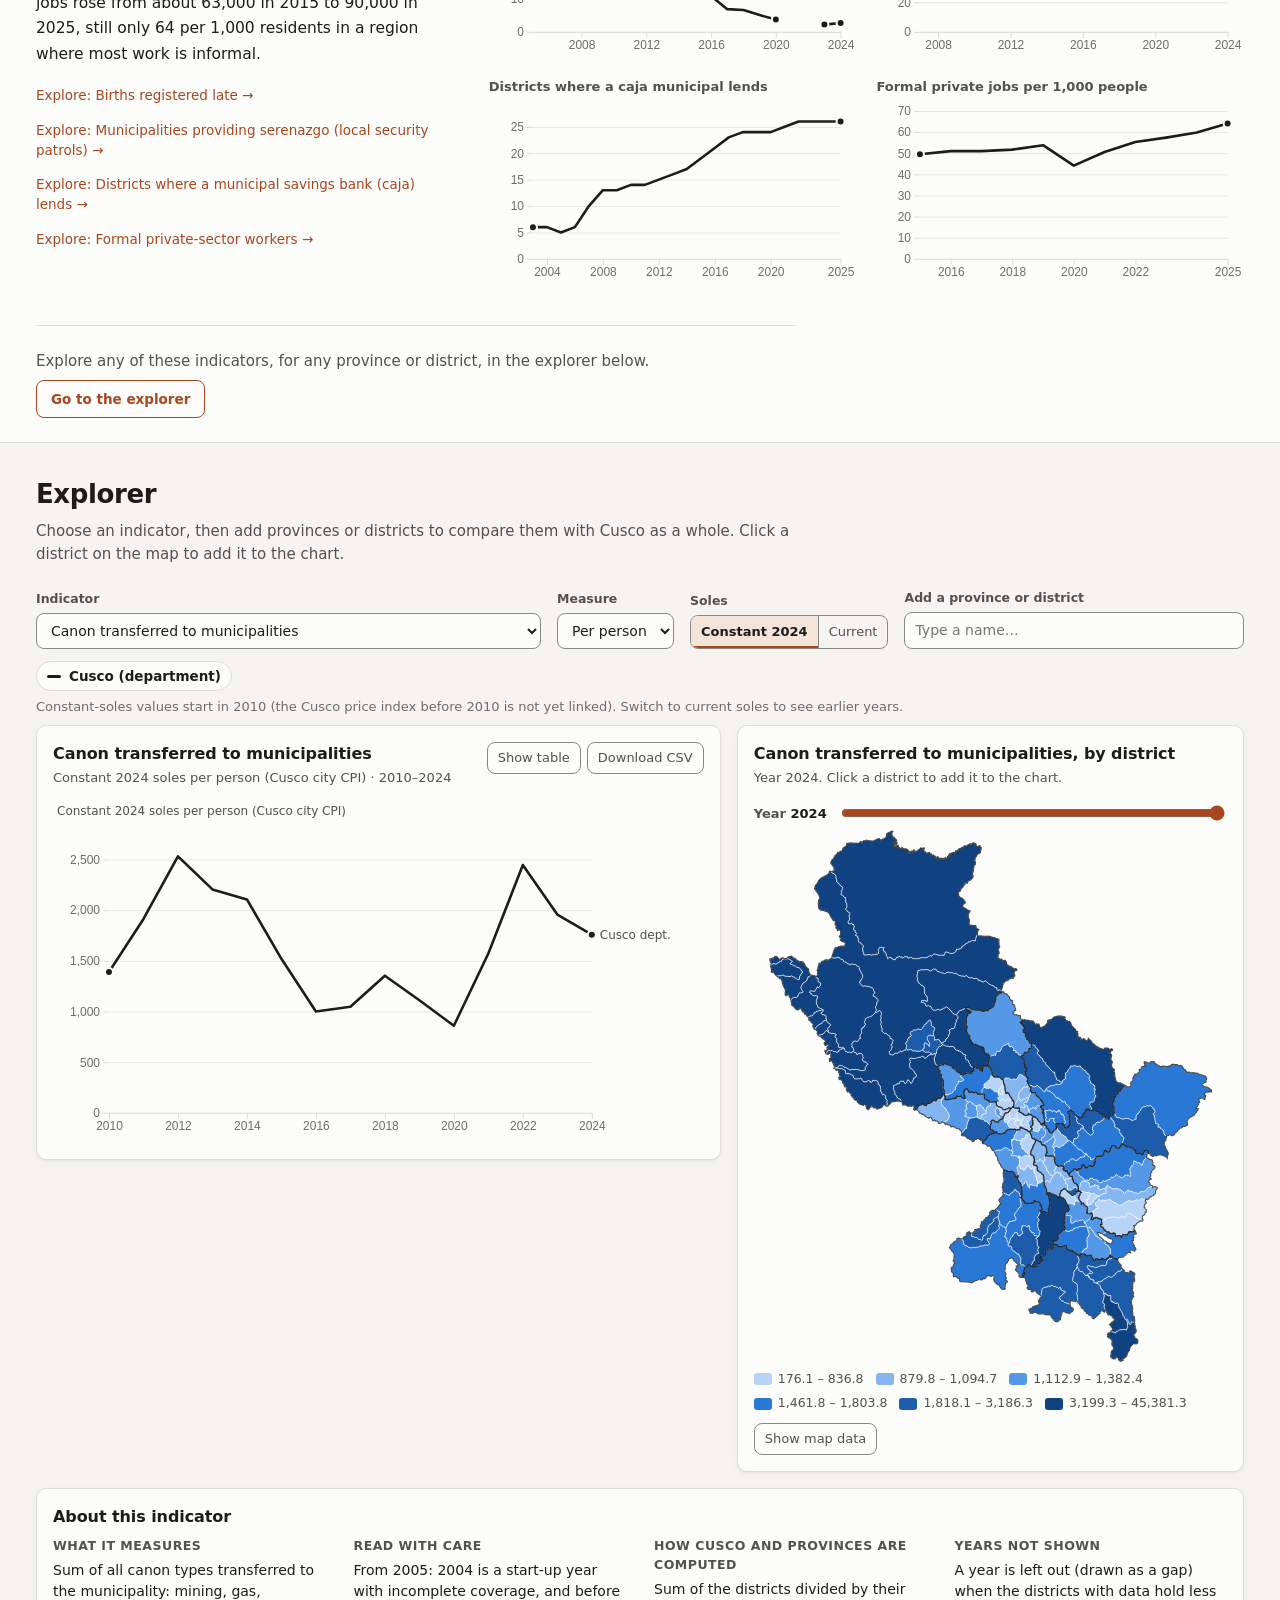
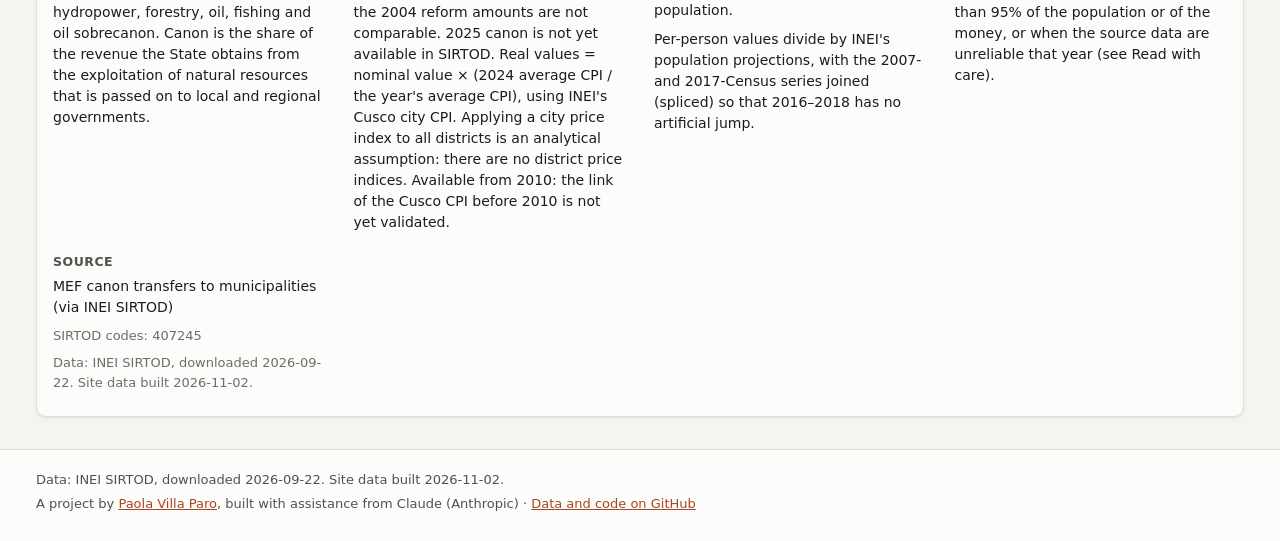
==== commit ad6d47e8: "Add the story section "Cusco in six charts" above the explorer Six short steps, each with its own ch" ====
--- a/docs/index.html
+++ b/docs/index.html
@@ -25,8 +25,8 @@
         </div>
       </div>
       <nav class="site-nav" aria-label="Sections" data-i18n-aria="ariaSections">
-        <span class="nav-link is-soon" aria-disabled="true" data-i18n="navStory">Story</span>
-        <a href="./" class="nav-link is-active" aria-current="page" data-i18n="navExplorer">Explorer</a>
+        <a href="#story" class="nav-link" data-nav="story" data-i18n="navStory">Story</a>
+        <a href="#explorer" class="nav-link" data-nav="explorer" data-i18n="navExplorer">Explorer</a>
         <span class="nav-link is-soon" aria-disabled="true" data-i18n="navMethods">Methods &amp; data</span>
       </nav>
       <div class="lang-switch" role="group" aria-label="Language" data-i18n-aria="ariaLanguage">
@@ -36,9 +36,26 @@
     </div>
   </header>
 
-  <main id="explorer" class="wrap" tabindex="-1">
+  <main id="main">
+  <section id="story" class="story" aria-labelledby="story-title" tabindex="-1">
+    <div class="wrap">
+      <header class="story-head">
+        <p class="story-kicker" id="story-kicker">Story</p>
+        <h1 id="story-title">Cusco in six charts</h1>
+        <p class="story-intro" id="story-intro"></p>
+        <p class="story-note" id="story-note"></p>
+      </header>
+      <div id="story-steps"></div>
+      <div class="story-end">
+        <p id="story-outro"></p>
+        <a class="btn-explore is-primary" href="#explorer" id="story-go">Go to the explorer</a>
+      </div>
+    </div>
+  </section>
+
+  <section id="explorer" class="wrap explorer" tabindex="-1" aria-labelledby="explorer-title">
     <section class="intro">
-      <h1 data-i18n="explorerTitle">Explorer</h1>
+      <h2 id="explorer-title" class="explorer-title" data-i18n="explorerTitle">Explorer</h2>
       <p data-i18n="explorerIntro">Choose an indicator, then add provinces or districts to compare them with Cusco as a whole. Click a district on the map to add it to the chart.</p>
     </section>
 
@@ -109,6 +126,7 @@
         <div id="notes" class="notes"></div>
       </section>
     </div>
+  </section>
   </main>
 
   <footer class="site-footer">
--- a/docs/css/app.css
+++ b/docs/css/app.css
@@ -95,6 +95,41 @@
 .lang-switch button + button, .segmented button + button { border-left: 1px solid var(--control-border); }
 .lang-switch button[aria-pressed="true"], .segmented button[aria-pressed="true"] { background: var(--accent-soft); color: var(--text-primary); font-weight: 600; box-shadow: inset 0 -2px 0 var(--accent); }
 
+/* Story */
+.story { background: var(--surface-1); border-bottom: 1px solid var(--hairline); padding: 32px 0 24px; }
+.story-head { max-width: 760px; margin-bottom: 8px; }
+.story-kicker { margin: 0; font-size: 12.5px; font-weight: 700; letter-spacing: 0.06em; text-transform: uppercase; color: var(--accent); }
+.story-head h1 { margin: 4px 0 10px; font-size: 32px; letter-spacing: -0.02em; line-height: 1.15; }
+.story-intro { margin: 0 0 8px; font-size: 16.5px; color: var(--text-primary); line-height: 1.6; }
+.story-note { margin: 0; font-size: 13px; color: var(--text-muted); }
+.story-step { display: grid; grid-template-columns: minmax(0, 0.9fr) minmax(0, 1.6fr); gap: 28px; padding: 36px 0; border-top: 1px solid var(--hairline); }
+.story-step:first-child { margin-top: 24px; }
+.story-num { margin: 0; font-size: 13px; font-weight: 700; color: var(--accent); }
+.story-title { margin: 2px 0 10px; font-size: 21px; letter-spacing: -0.01em; line-height: 1.25; }
+.story-body { margin: 0 0 14px; font-size: 15.5px; line-height: 1.65; }
+.story-links { display: flex; flex-direction: column; align-items: flex-start; gap: 6px; }
+.btn-explore { font: inherit; font-size: 13.5px; color: var(--accent); background: transparent; border: 0; padding: 4px 0; cursor: pointer; text-align: left; min-height: 28px; text-decoration: none; }
+.btn-explore:hover { text-decoration: underline; text-decoration-thickness: 2px; }
+.btn-explore.is-primary { display: inline-block; margin-top: 8px; padding: 8px 14px; border: 1px solid var(--accent); border-radius: 8px; font-weight: 600; }
+.btn-explore.is-primary:hover { background: var(--accent-soft); text-decoration: none; }
+.story-figure { margin: 0; min-width: 0; }
+.story-caption { font-size: 13px; color: var(--text-secondary); margin-bottom: 6px; }
+.story-chart { min-height: 220px; }
+.story-chart .grid line, .story-chart .grid path { stroke: var(--grid); }
+.story-chart .axis text { fill: var(--text-muted); font-size: 12px; font-variant-numeric: tabular-nums; }
+.story-chart .axis path, .story-chart .axis line { stroke: var(--hairline); }
+.story-multiples { display: grid; grid-template-columns: repeat(auto-fit, minmax(240px, 1fr)); gap: 16px 20px; }
+.story-panel-title { margin: 0 0 2px; font-size: 13px; font-weight: 600; color: var(--text-secondary); }
+.story-split { display: grid; grid-template-columns: minmax(0, 1fr) minmax(0, 1fr); gap: 20px; align-items: start; }
+.story-hint { font-size: 12.5px; color: var(--text-muted); margin: 6px 0 0; }
+.bar-label { fill: var(--text-secondary); font-size: 12.5px; }
+.bar-value { fill: var(--text-secondary); font-size: 12px; font-variant-numeric: tabular-nums; }
+.bar-value.is-strong { fill: var(--text-primary); font-weight: 650; }
+.story-end { border-top: 1px solid var(--hairline); padding-top: 24px; max-width: 760px; }
+.story-end p { margin: 0; color: var(--text-secondary); }
+.explorer-title { margin: 0 0 6px; font-size: 26px; letter-spacing: -0.015em; }
+.explorer { padding-top: 8px; }
+
 /* Intro and controls */
 .intro { padding: 24px 0 8px; max-width: 760px; }
 .intro h1 { margin: 0 0 6px; font-size: 26px; letter-spacing: -0.015em; }
@@ -201,6 +236,10 @@
 
 @media (max-width: 900px) {
   .grid { grid-template-columns: minmax(0, 1fr); }
+  .story-step { grid-template-columns: minmax(0, 1fr); gap: 12px; padding: 28px 0; }
+  .story-split { grid-template-columns: minmax(0, 1fr); }
+  .story-head h1 { font-size: 26px; }
+  .explorer-title { font-size: 22px; }
   .header-inner { gap: 12px; }
   .intro h1 { font-size: 22px; }
   #sel-indicator { min-width: 0; width: 100%; }
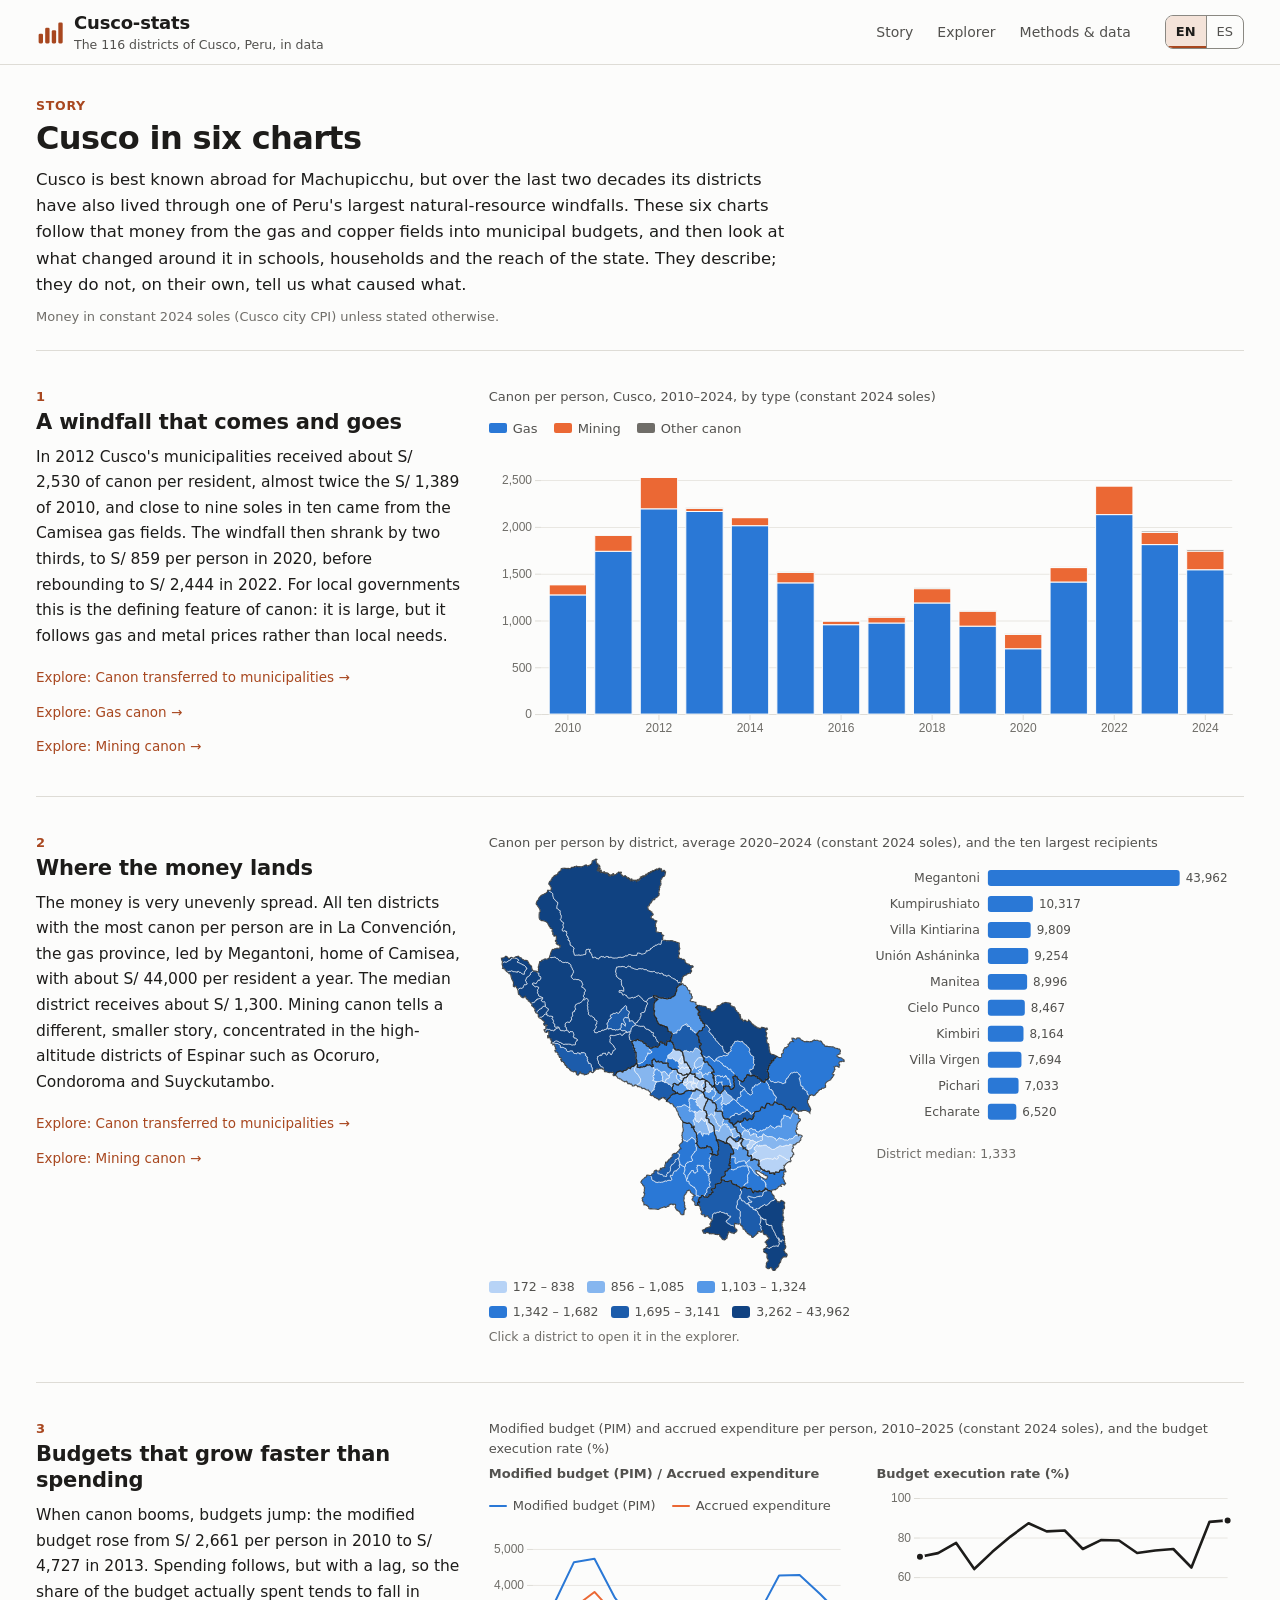
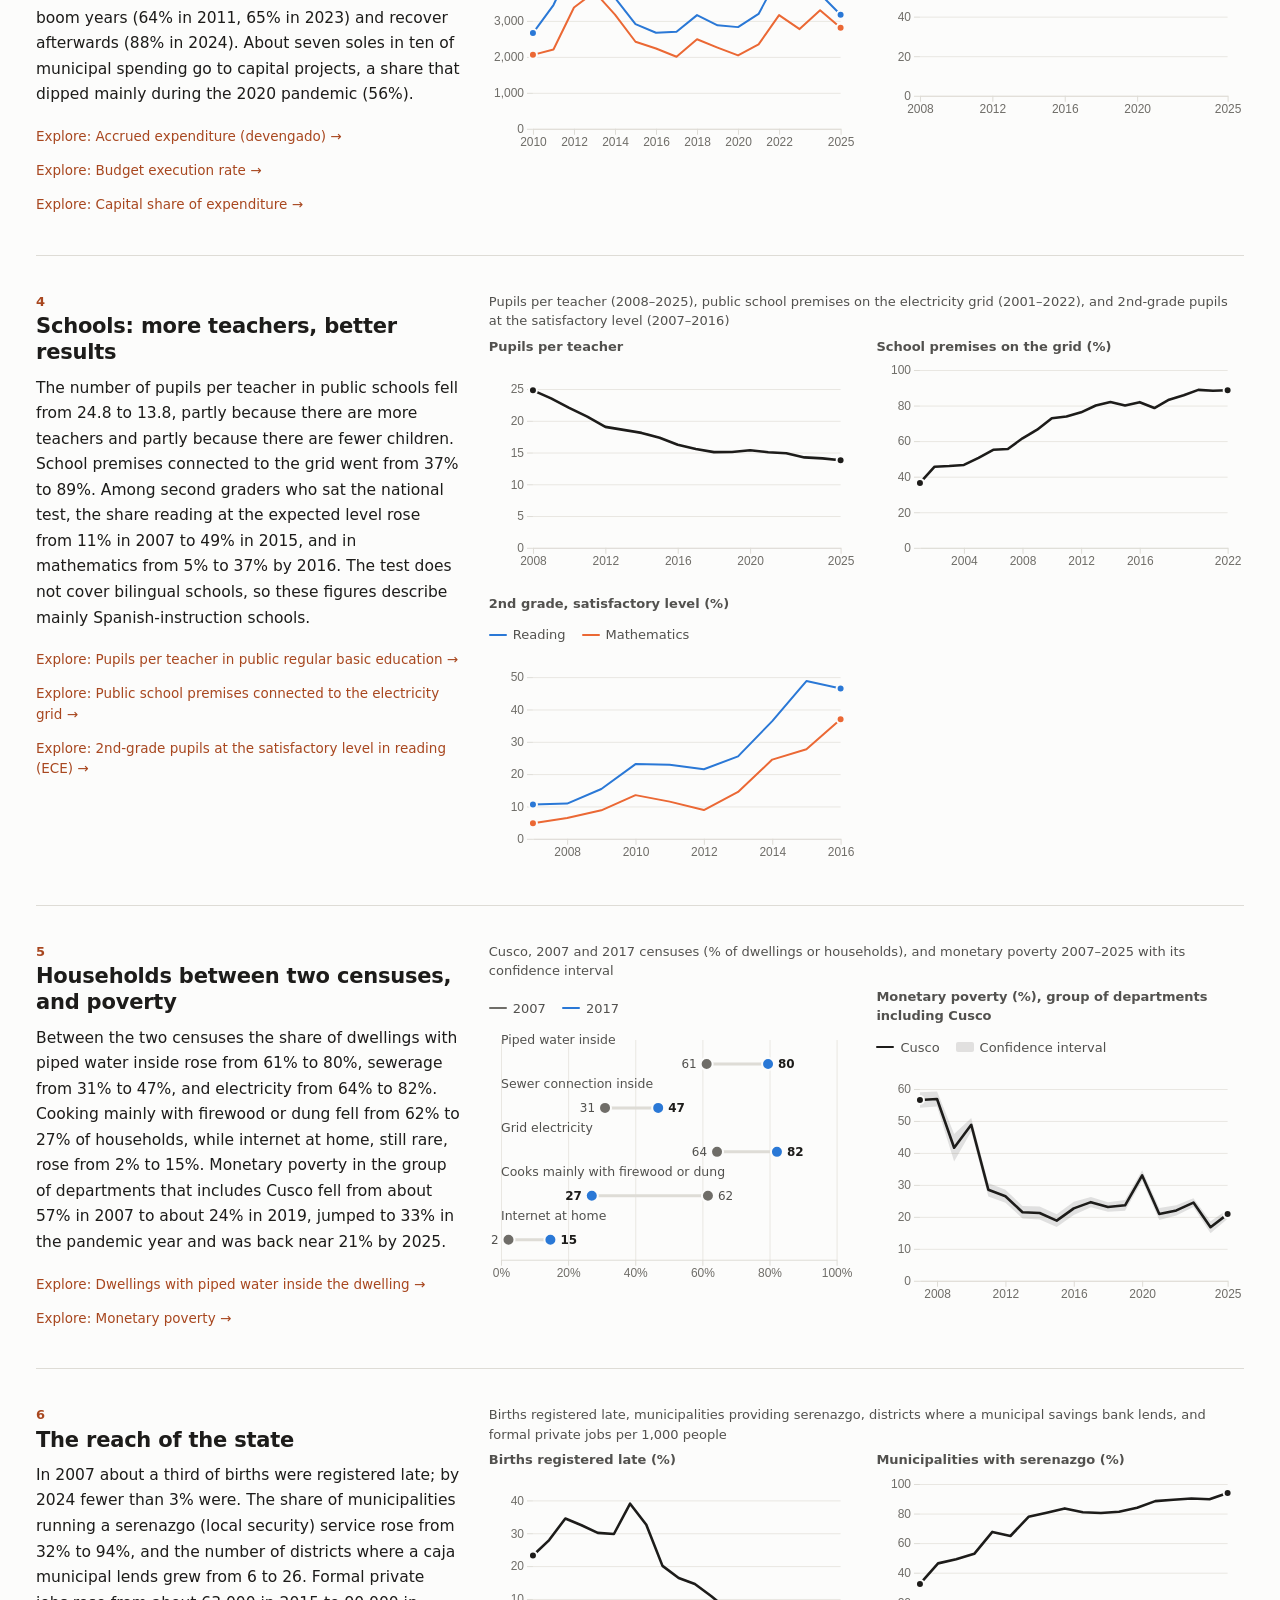
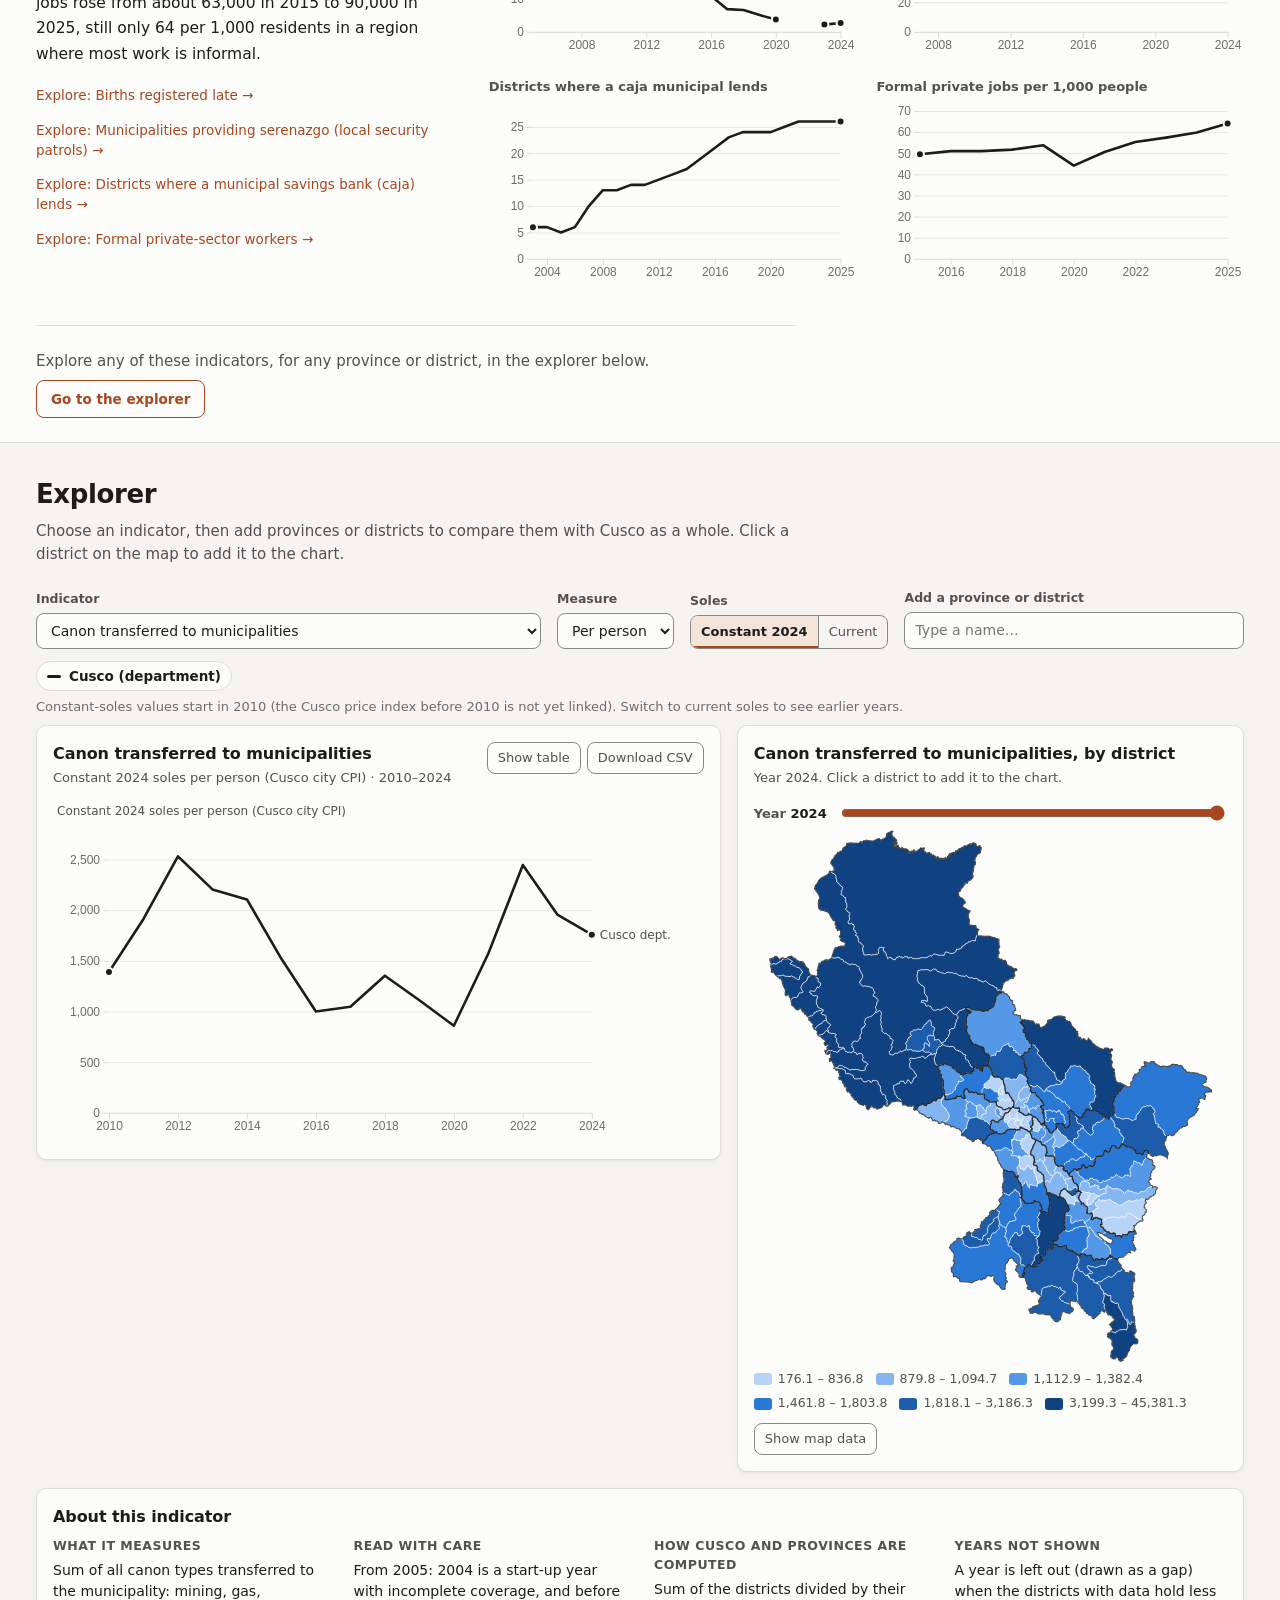
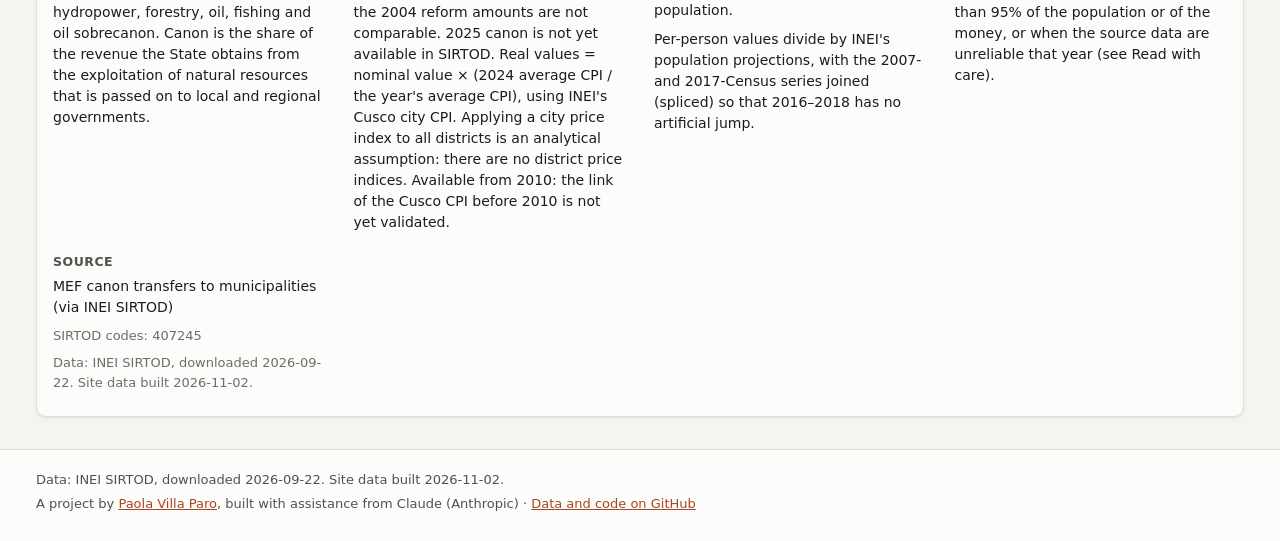
==== commit 33074f37: "Add a bilingual Methods & data page and correct documentation drift - docs/methods.html: sources, ge" ====
--- a/docs/index.html
+++ b/docs/index.html
@@ -27,7 +27,7 @@
       <nav class="site-nav" aria-label="Sections" data-i18n-aria="ariaSections">
         <a href="#story" class="nav-link" data-nav="story" data-i18n="navStory">Story</a>
         <a href="#explorer" class="nav-link" data-nav="explorer" data-i18n="navExplorer">Explorer</a>
-        <span class="nav-link is-soon" aria-disabled="true" data-i18n="navMethods">Methods &amp; data</span>
+        <a href="methods.html" class="nav-link" data-nav="methods" data-i18n="navMethods">Methods &amp; data</a>
       </nav>
       <div class="lang-switch" role="group" aria-label="Language" data-i18n-aria="ariaLanguage">
         <button type="button" data-lang="en" lang="en" aria-label="English" aria-pressed="true">EN</button>
--- a/docs/css/app.css
+++ b/docs/css/app.css
@@ -234,6 +234,61 @@
 .site-footer { border-top: 1px solid var(--hairline); background: var(--surface-1); color: var(--text-secondary); font-size: 13px; padding: 16px 0 24px; }
 .site-footer p { margin: 4px 0; }
 
+/* Methods & data page */
+.brand-link { color: inherit; text-decoration: none; }
+.brand-link .brand-name, .brand-link .brand-tag { display: block; }
+.brand-link:hover .brand-name { color: var(--accent); }
+.methods { padding-top: 32px; padding-bottom: 48px; }
+.methods:focus { outline: none; }
+.methods-head { max-width: 760px; margin-bottom: 24px; }
+.methods-head h1 { margin: 4px 0 10px; font-size: 32px; letter-spacing: -0.02em; line-height: 1.15; }
+.methods-lede { margin: 0; font-size: 17px; line-height: 1.6; color: var(--text-secondary); }
+.methods-layout { display: grid; grid-template-columns: 220px minmax(0, 1fr); gap: 40px; align-items: start; }
+.methods-toc { position: sticky; top: 16px; font-size: 13.5px; }
+.methods-toc-title { margin: 0 0 8px; font-size: 12px; font-weight: 600; color: var(--text-secondary); text-transform: uppercase; letter-spacing: 0.05em; }
+.methods-toc ol { margin: 0; padding: 0 0 0 18px; color: var(--text-muted); }
+.methods-toc li { margin: 0 0 6px; }
+.methods-toc a { color: var(--text-secondary); text-decoration: none; }
+.methods-toc a:hover { color: var(--accent); text-decoration: underline; }
+.methods-body { max-width: 780px; min-width: 0; }
+.methods-section { padding: 8px 0 28px; border-bottom: 1px solid var(--hairline); margin-bottom: 20px; scroll-margin-top: 16px; }
+.methods-section:last-child { border-bottom: 0; }
+.methods-section h2 { font-size: 22px; letter-spacing: -0.01em; margin: 8px 0 12px; }
+.methods-section p, .methods-section li { font-size: 15.5px; line-height: 1.65; }
+.methods-section p { margin: 0 0 12px; }
+.methods-section ul, .methods-section ol { margin: 0 0 12px; padding-left: 22px; }
+.methods-section li { margin-bottom: 6px; }
+.methods-section a { color: var(--accent); }
+.methods-section code { font-size: 0.9em; background: var(--surface-2); padding: 1px 5px; border-radius: 4px; overflow-wrap: anywhere; }
+.methods-note { background: var(--accent-soft); border-left: 3px solid var(--accent); padding: 10px 14px; border-radius: 0 8px 8px 0; }
+.methods-cite { margin: 0 0 12px; }
+.methods-cite blockquote { margin: 0; padding: 12px 16px; background: var(--surface-1); border: 1px solid var(--hairline); border-radius: 8px; font-size: 14.5px; line-height: 1.6; }
+.methods-table th, .methods-table td { white-space: normal; text-align: left; vertical-align: top; font-size: 14px; }
+.methods-table tbody th { font-weight: 600; }
+.catalogue-cat { font-size: 16px; margin: 24px 0 10px; color: var(--text-primary); }
+.catalogue { display: grid; gap: 12px; }
+.cat-item { background: var(--surface-1); border: 1px solid var(--hairline); border-radius: var(--radius); padding: 14px 16px; scroll-margin-top: 16px; }
+.cat-item:target { border-color: var(--accent); box-shadow: 0 0 0 2px var(--accent-soft); }
+.cat-head { display: flex; align-items: baseline; gap: 12px; flex-wrap: wrap; justify-content: space-between; }
+.cat-head h4 { margin: 0; font-size: 15.5px; }
+.cat-open { font-size: 13px; color: var(--accent); white-space: nowrap; }
+.methods-section .cat-desc { margin: 6px 0 10px; font-size: 14.5px; color: var(--text-secondary); }
+.cat-facts { display: grid; grid-template-columns: 150px minmax(0, 1fr); gap: 6px 14px; margin: 0; font-size: 13.5px; }
+.cat-facts dt { color: var(--text-muted); }
+.cat-facts dd { margin: 0; }
+.cat-facts ul { list-style: none; padding: 0; margin: 0; }
+.methods-section .cat-facts li { font-size: 13.5px; line-height: 1.5; margin: 0 0 2px; }
+.cat-m { font-weight: 600; }
+.cat-map { color: var(--text-muted); }
+.cat-codes { color: var(--text-muted); }
+@media (max-width: 900px) {
+  .methods-layout { grid-template-columns: minmax(0, 1fr); gap: 16px; }
+  .methods-toc { position: static; background: var(--surface-1); border: 1px solid var(--hairline); border-radius: var(--radius); padding: 12px 14px; }
+  .methods-head h1 { font-size: 26px; }
+  .cat-facts { grid-template-columns: minmax(0, 1fr); gap: 2px; }
+  .cat-facts dd { margin-bottom: 6px; }
+}
+
 @media (max-width: 900px) {
   .grid { grid-template-columns: minmax(0, 1fr); }
   .story-step { grid-template-columns: minmax(0, 1fr); gap: 12px; padding: 28px 0; }
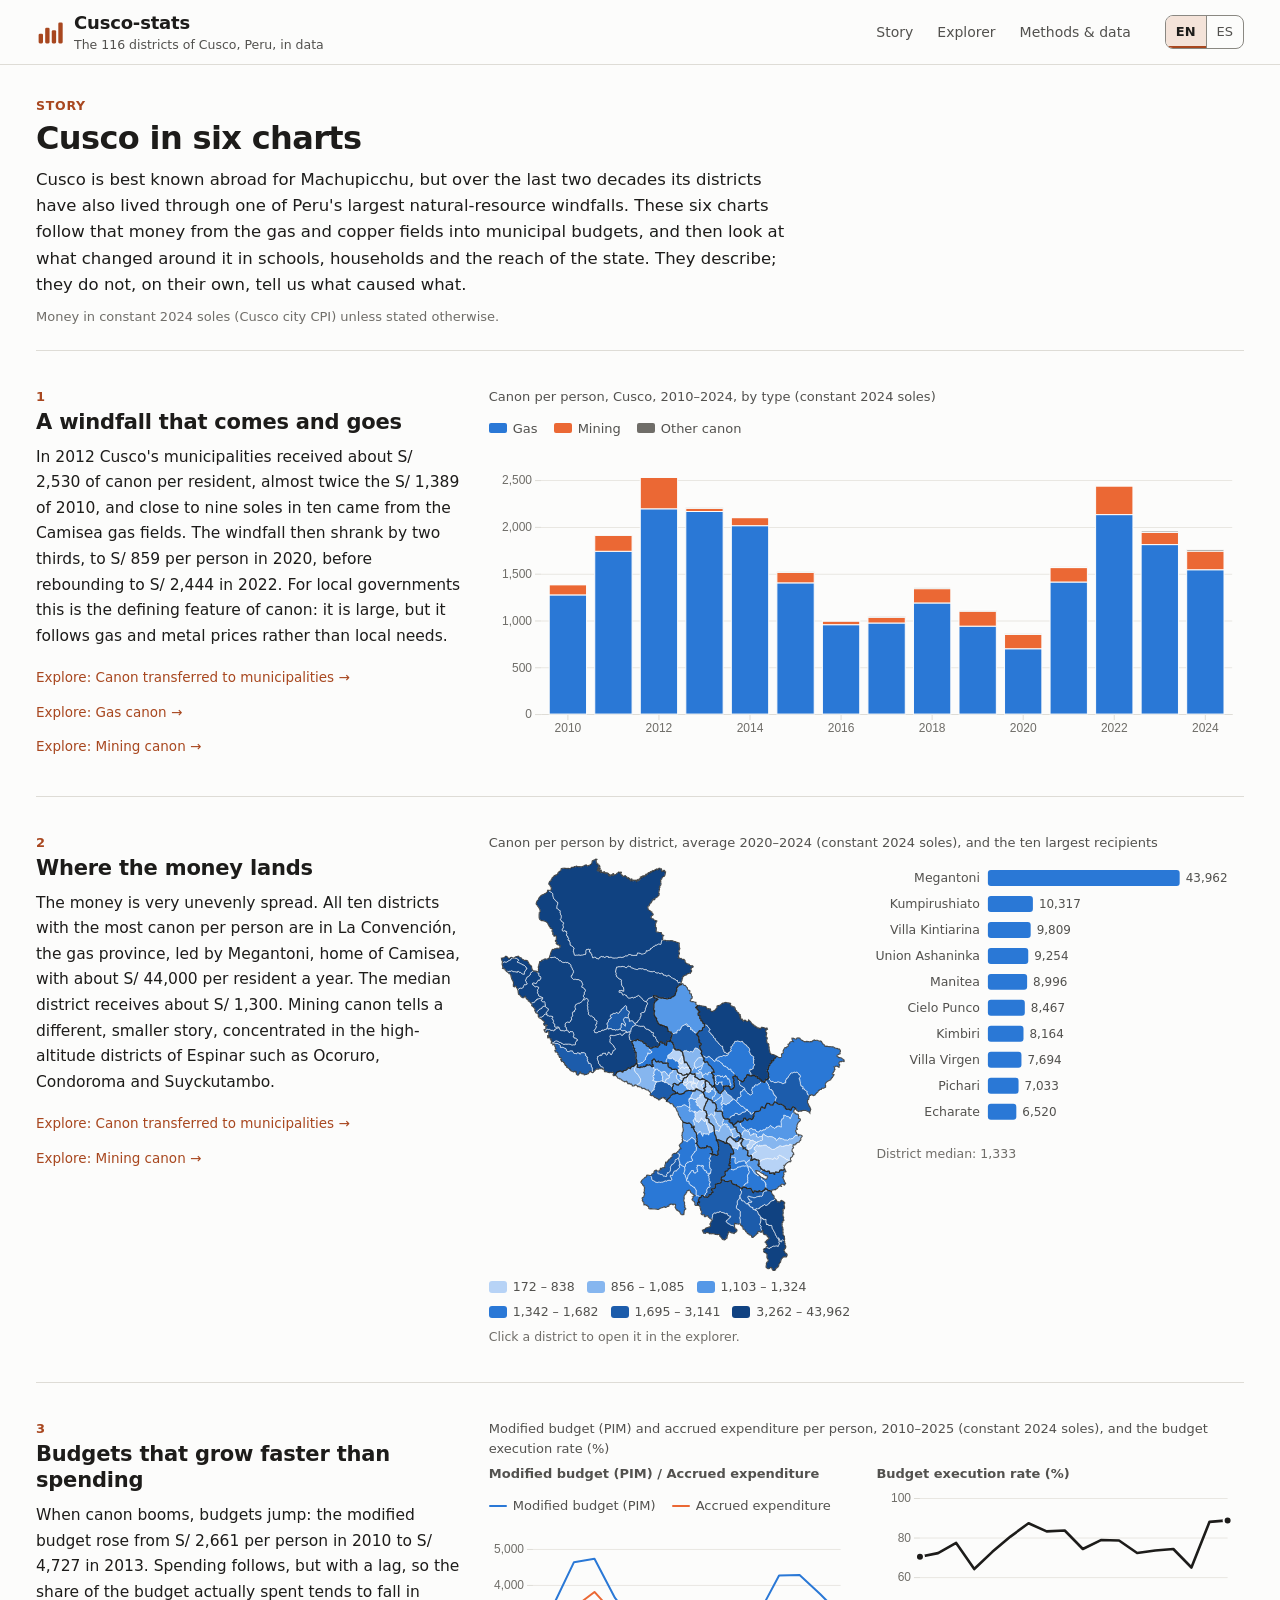
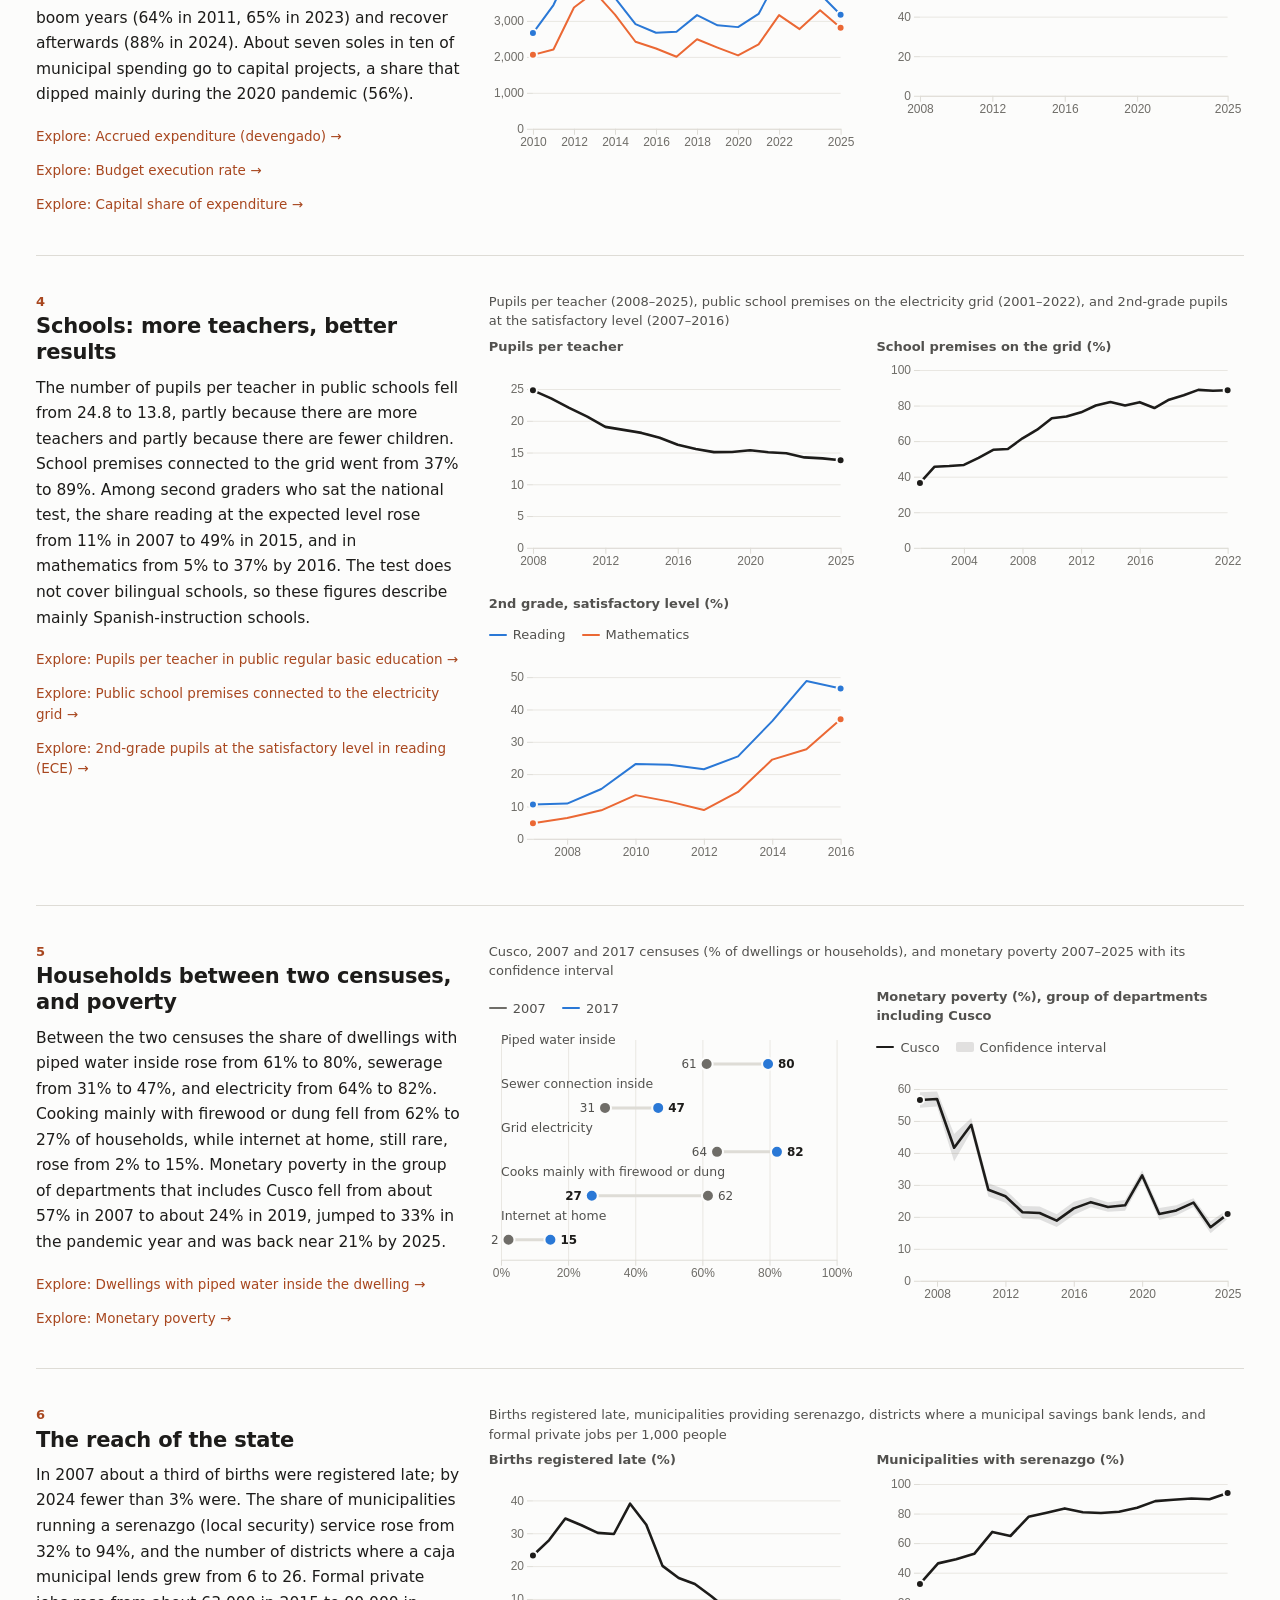
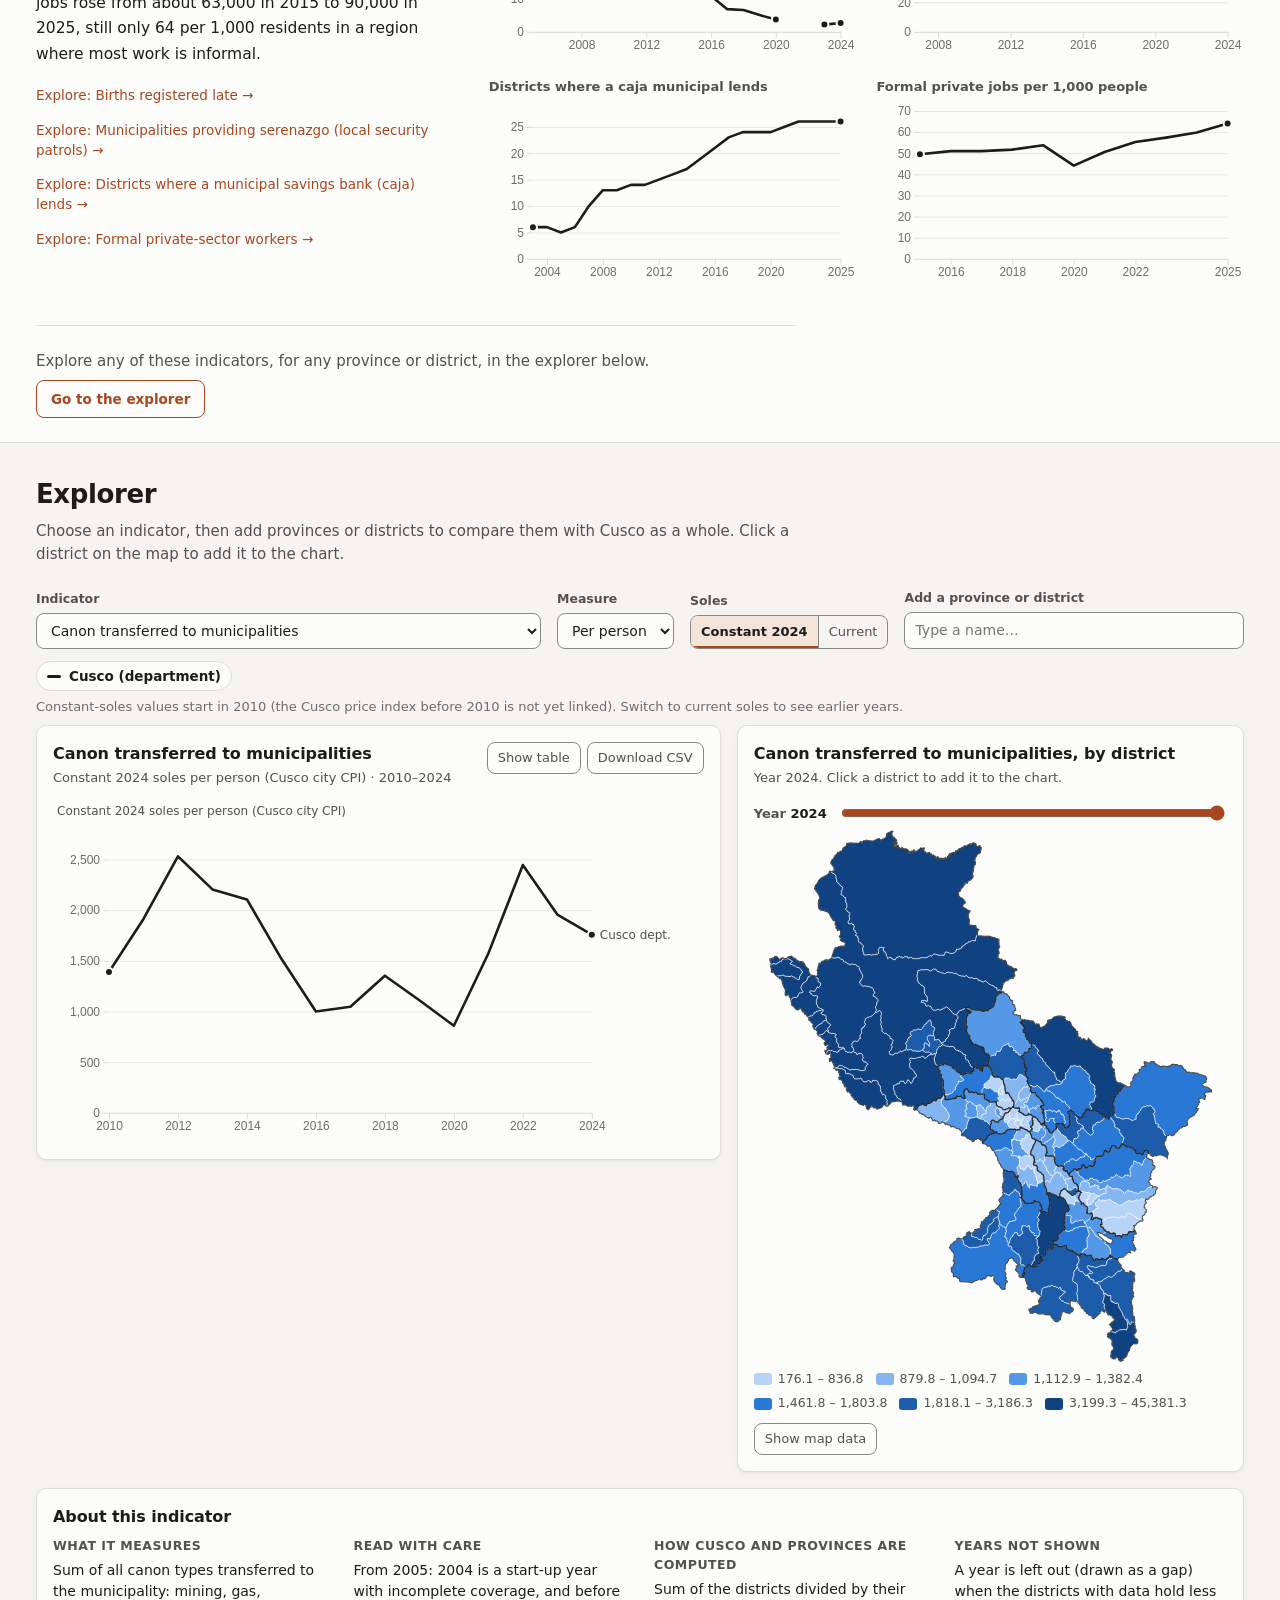
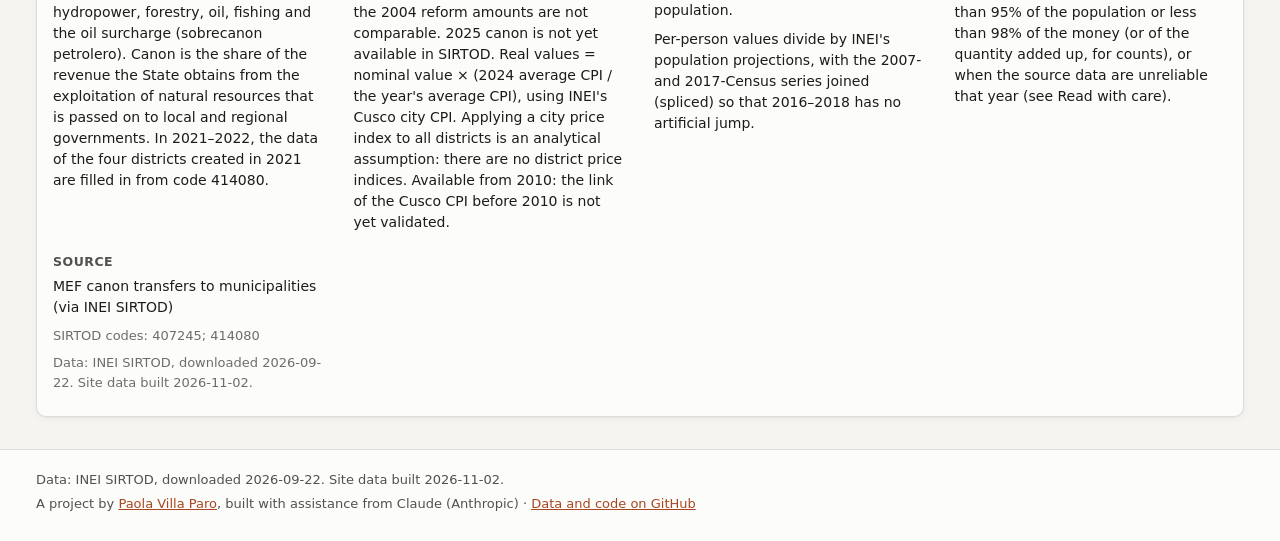
==== commit a3673a0c: "Apply the independent review of phase 4: Methods facts, Spanish, page behaviour Facts (all confirmed" ====
--- a/docs/index.html
+++ b/docs/index.html
@@ -4,7 +4,7 @@
   <meta charset="utf-8">
   <meta name="viewport" content="width=device-width, initial-scale=1">
   <title>Cusco-stats · Districts of Cusco in data</title>
-  <meta name="description" content="Interactive trends and maps for the 116 districts of Cusco, Peru: canon transfers, municipal budgets, schools, jobs, services and census indicators, 2001-2025.">
+  <meta name="description" content="Interactive trends and maps for the 116 districts of Cusco, Peru: canon transfers, municipal budgets, schools, jobs, services and census indicators, 2001–2025.">
   <link rel="stylesheet" href="css/app.css">
   <script src="vendor/d3.v7.9.0.min.js" defer></script>
   <script type="module" src="js/main.js"></script>
--- a/docs/css/app.css
+++ b/docs/css/app.css
@@ -38,8 +38,8 @@
     --ref-line: #f0efec; --band: rgba(240, 239, 236, 0.14);
     --series-1: #3987e5; --series-2: #d95926; --series-3: #199e70;
     --series-4: #c98500; --series-5: #d55181; --series-6: #008300;
-    /* on a dark surface magnitude reads from dark (low) to light (high), in evenly spaced steps */
-    --seq-1: #184f95; --seq-2: #256abf; --seq-3: #3987e5; --seq-4: #6da7ec; --seq-5: #9ec5f4; --seq-6: #cde2fb;
+    /* darker means more in both modes, as maps usually show intensity; evenly spaced steps */
+    --seq-1: #cde2fb; --seq-2: #9ec5f4; --seq-3: #6da7ec; --seq-4: #3987e5; --seq-5: #256abf; --seq-6: #184f95;
     --nodata: #3a3a37;
     --shadow: none;
   }
@@ -53,7 +53,7 @@
   --ref-line: #f0efec; --band: rgba(240, 239, 236, 0.14);
   --series-1: #3987e5; --series-2: #d95926; --series-3: #199e70;
   --series-4: #c98500; --series-5: #d55181; --series-6: #008300;
-  --seq-1: #184f95; --seq-2: #256abf; --seq-3: #3987e5; --seq-4: #6da7ec; --seq-5: #9ec5f4; --seq-6: #cde2fb;
+  --seq-1: #cde2fb; --seq-2: #9ec5f4; --seq-3: #6da7ec; --seq-4: #3987e5; --seq-5: #256abf; --seq-6: #184f95;
   --nodata: #3a3a37;
   --shadow: none;
 }
@@ -268,7 +268,7 @@
 .catalogue-cat { font-size: 16px; margin: 24px 0 10px; color: var(--text-primary); }
 .catalogue { display: grid; gap: 12px; }
 .cat-item { background: var(--surface-1); border: 1px solid var(--hairline); border-radius: var(--radius); padding: 14px 16px; scroll-margin-top: 16px; }
-.cat-item:target { border-color: var(--accent); box-shadow: 0 0 0 2px var(--accent-soft); }
+.cat-item:target, .cat-item.is-target { border-color: var(--accent); box-shadow: 0 0 0 2px var(--accent-soft); }
 .cat-head { display: flex; align-items: baseline; gap: 12px; flex-wrap: wrap; justify-content: space-between; }
 .cat-head h4 { margin: 0; font-size: 15.5px; }
 .cat-open { font-size: 13px; color: var(--accent); white-space: nowrap; }
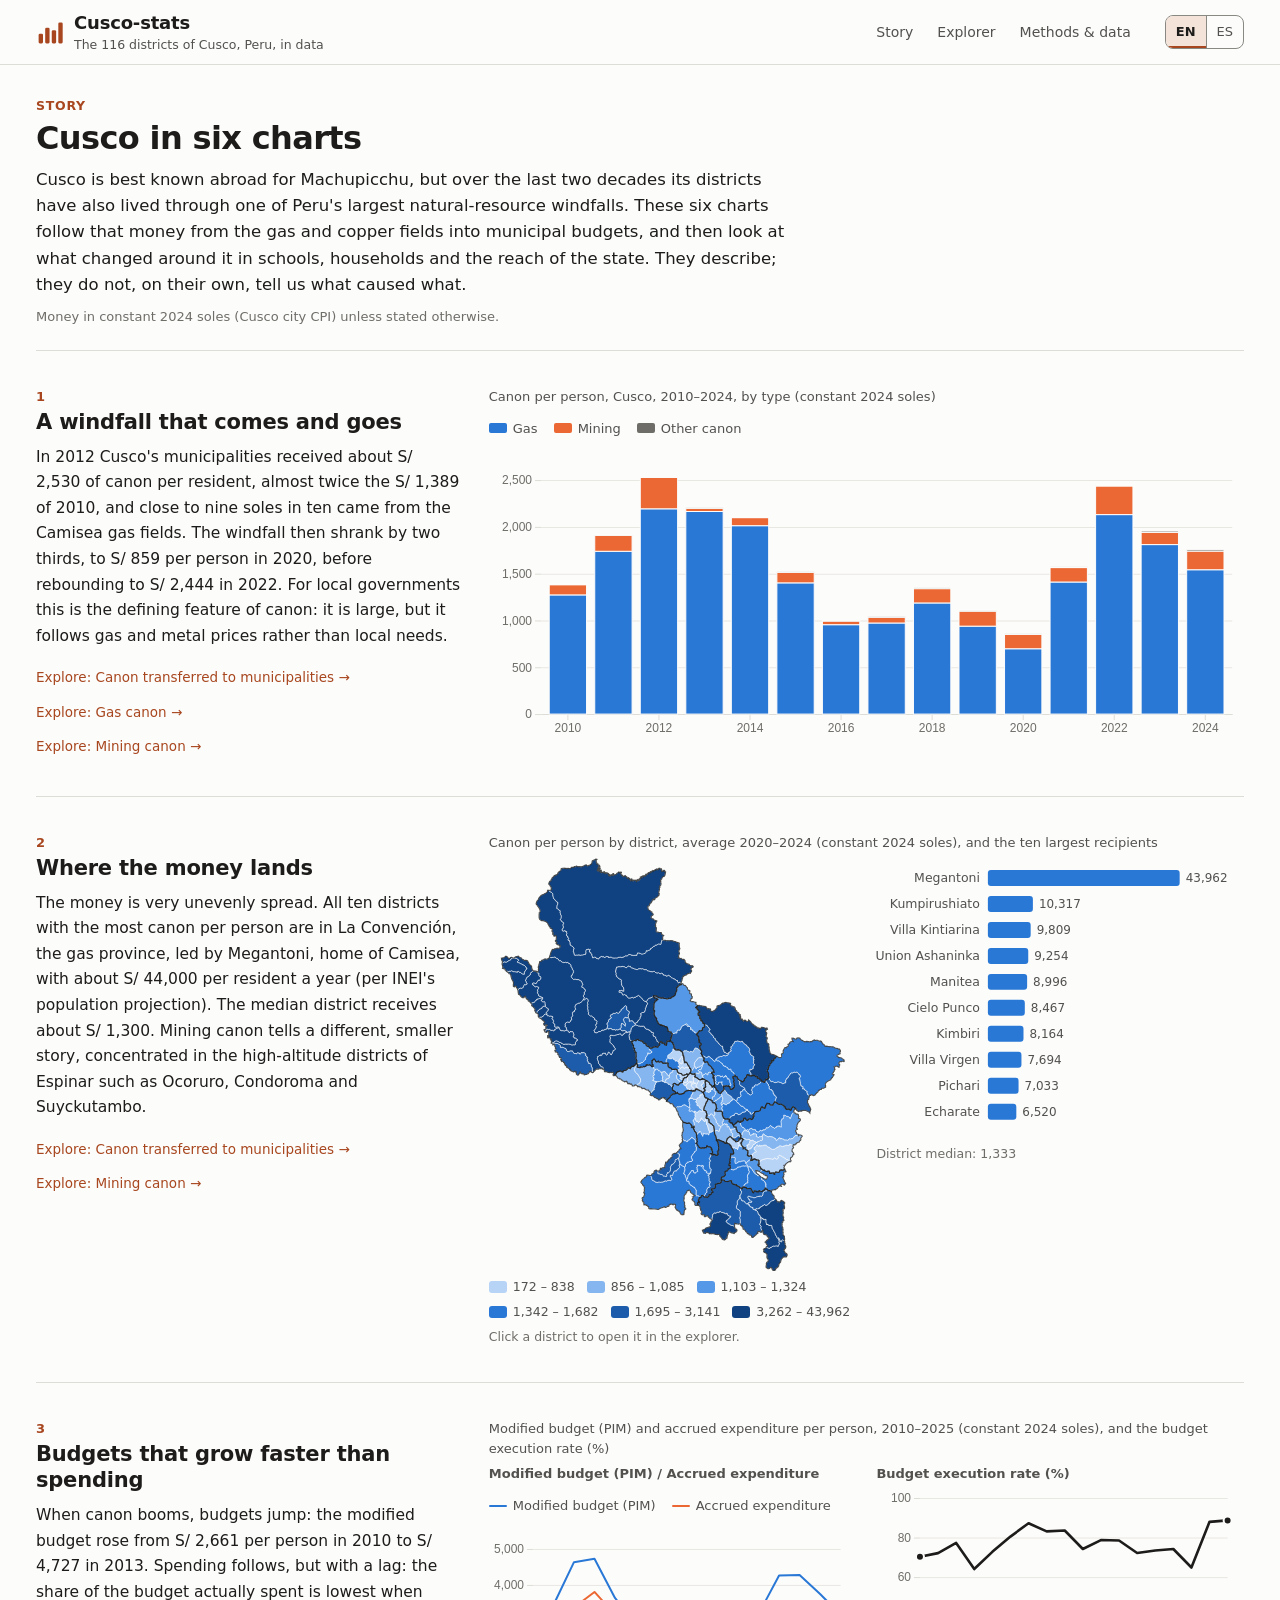
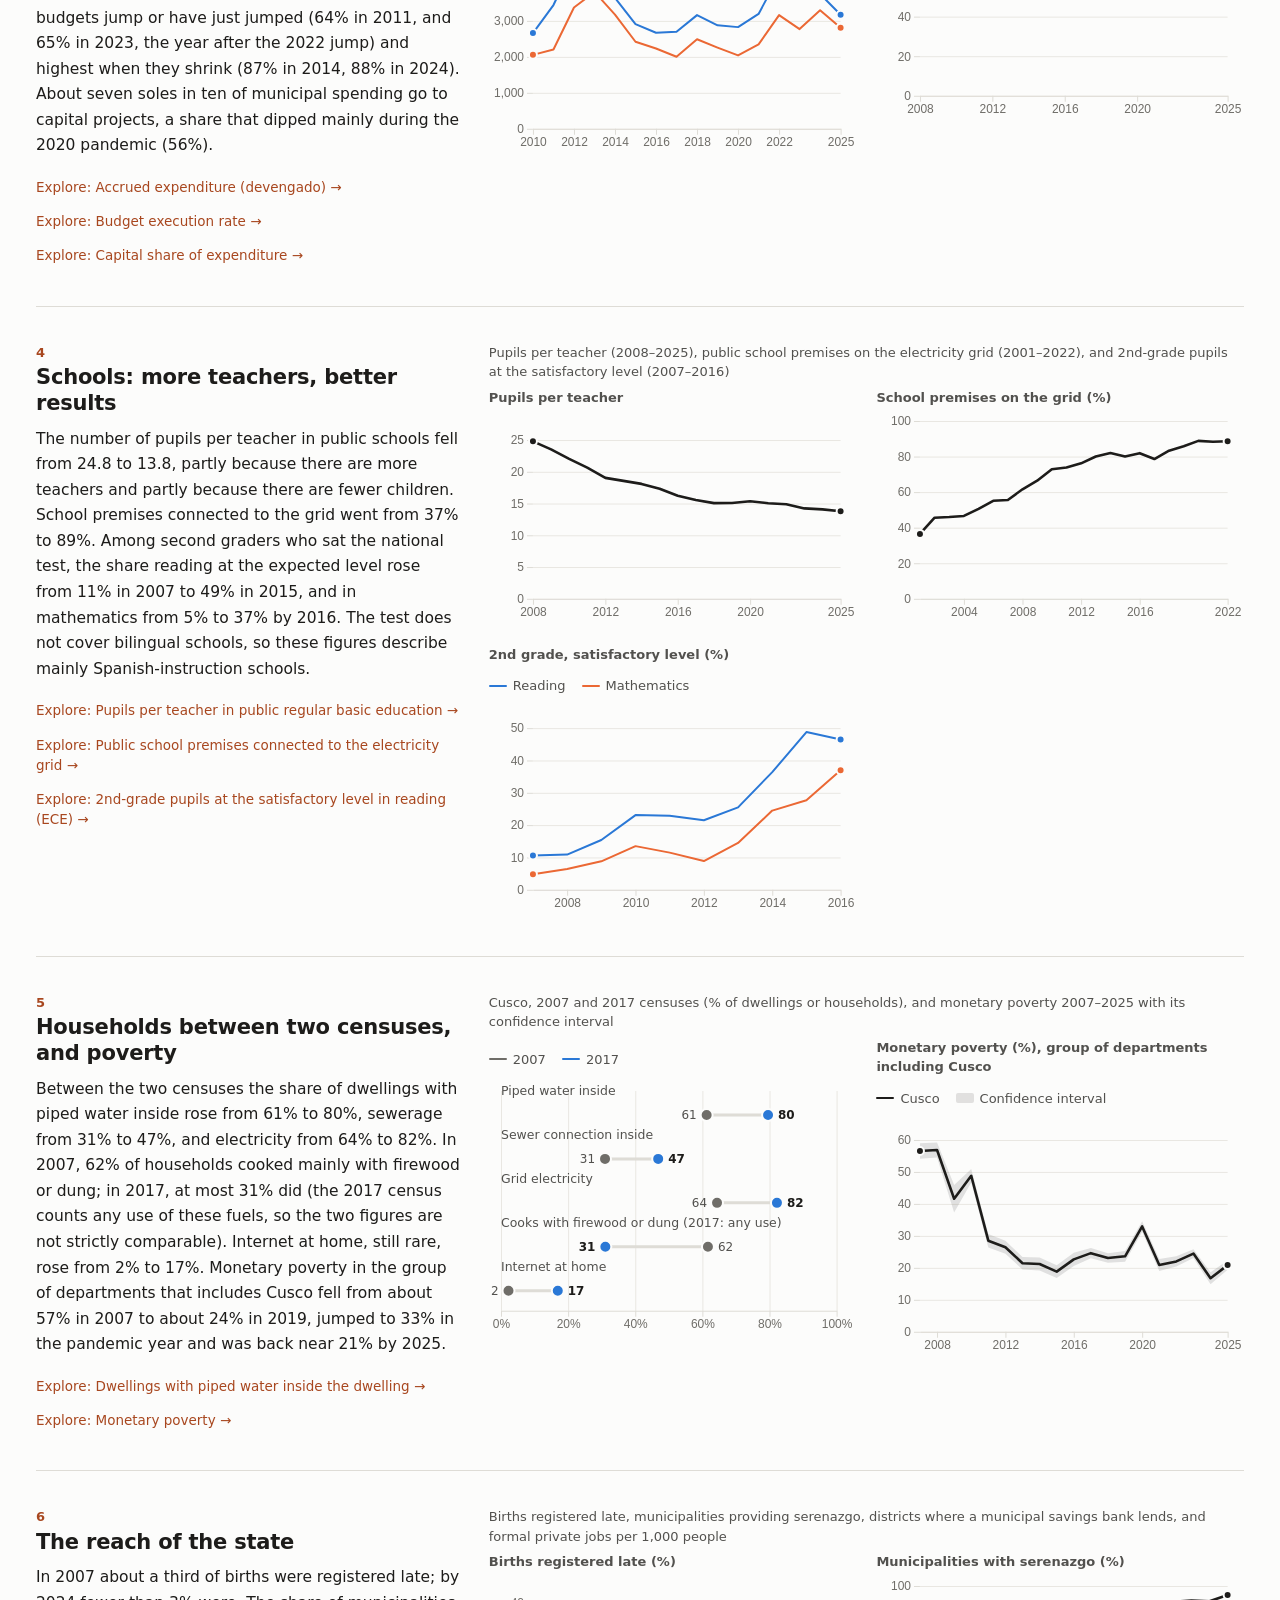
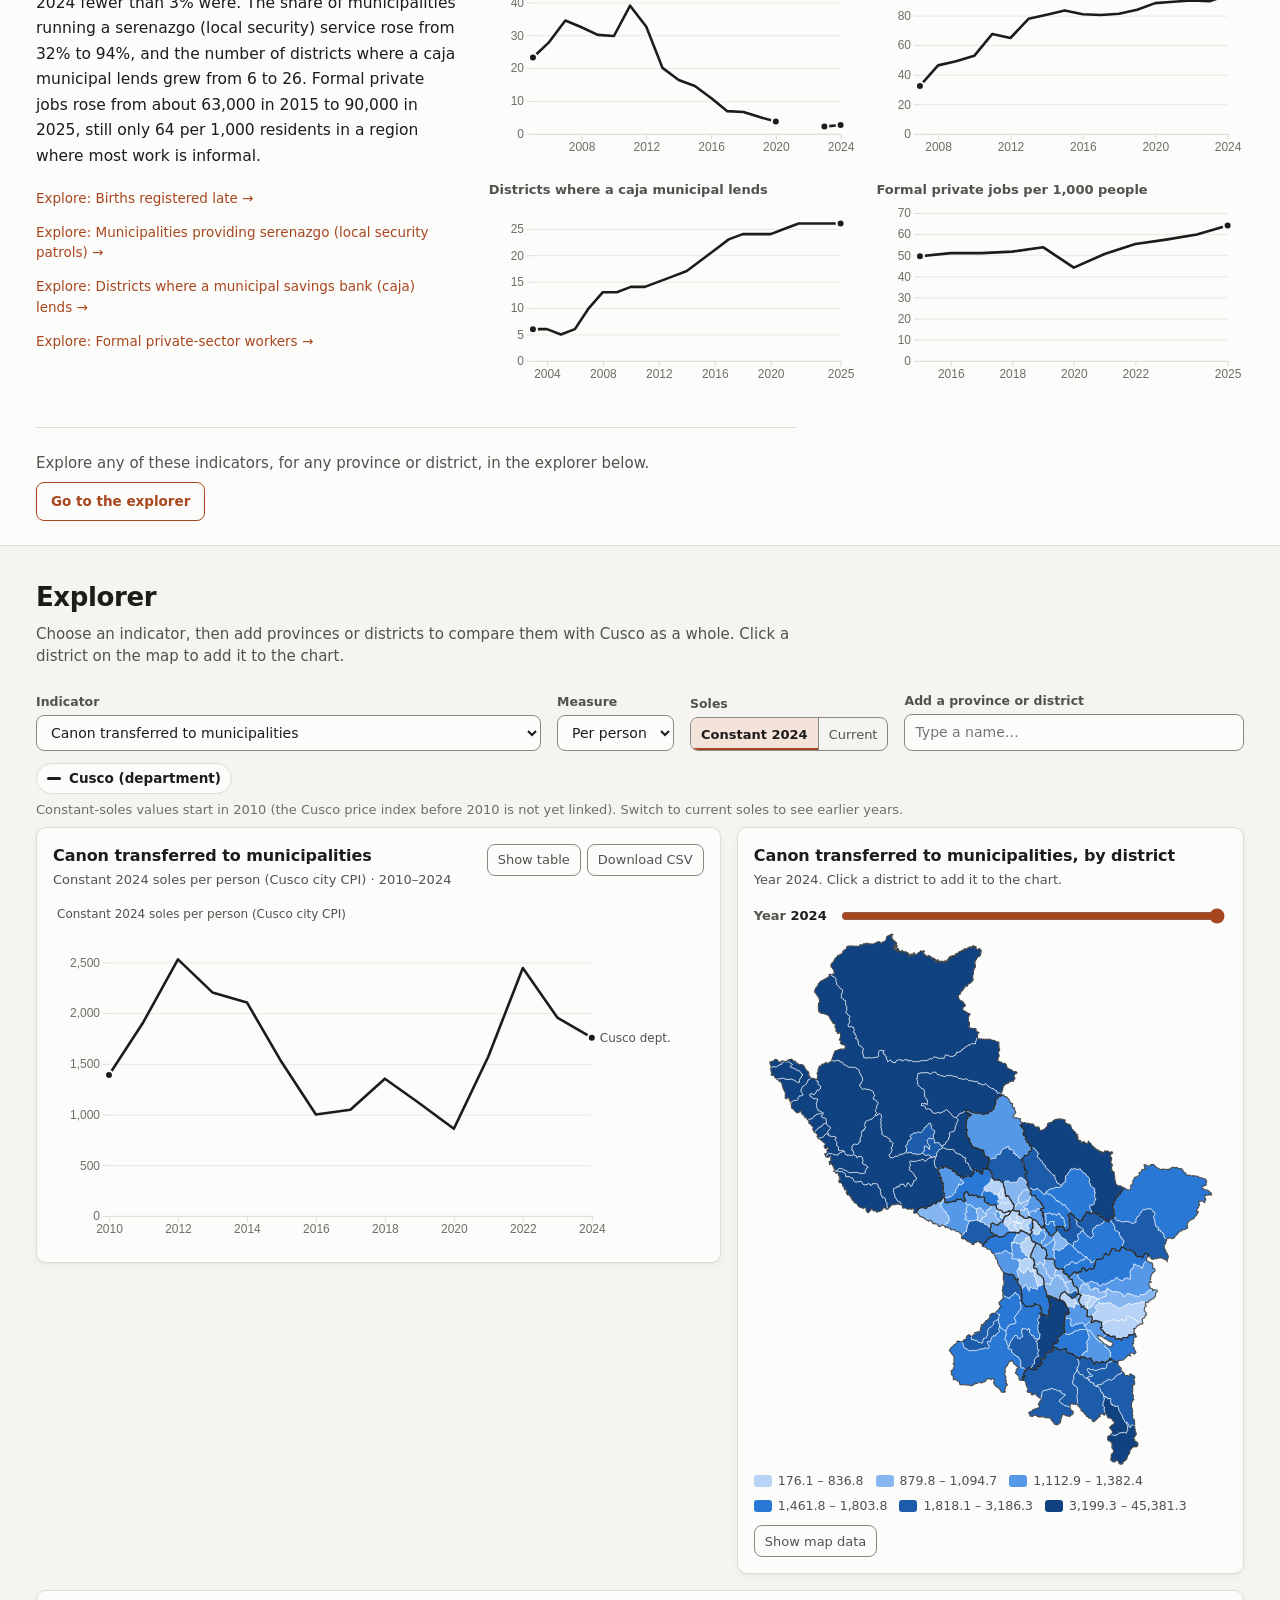
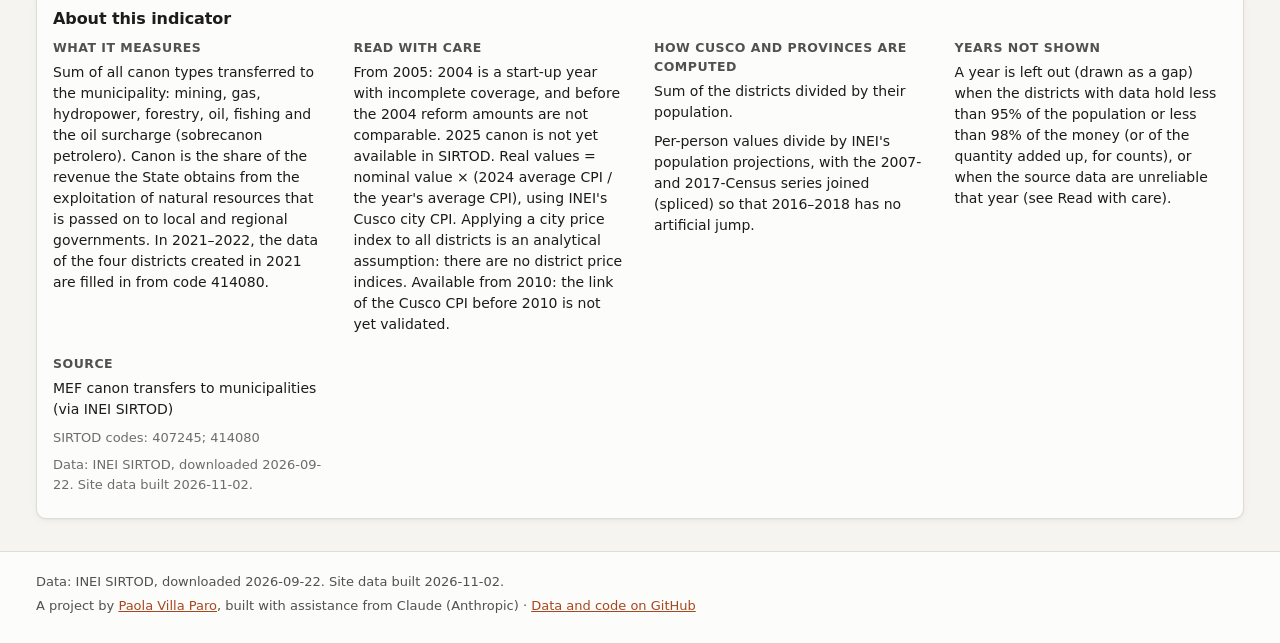
==== commit 0b9ed95a: "Work in progress: app fixes and documentation from the final review Second checkpoint while the agen" ====
--- a/docs/index.html
+++ b/docs/index.html
@@ -137,6 +137,6 @@
   </footer>
 
   <div class="tooltip" id="tooltip" role="tooltip" hidden></div>
-  <noscript><p class="wrap">This page needs JavaScript to draw its charts and maps.</p></noscript>
+  <noscript><p class="wrap">This page needs JavaScript to draw its charts and maps.</p><p class="wrap" lang="es">Esta página necesita JavaScript para dibujar sus gráficos y mapas.</p></noscript>
 </body>
 </html>
--- a/docs/css/app.css
+++ b/docs/css/app.css
@@ -1,6 +1,7 @@
 /* Cusco-stats — app styles.
    Colour roles are CSS custom properties; light and dark values swap in one place.
-   Series colours: reference categorical palette (validated, 6 slots, both modes).
+   Series colours: reference categorical palette (validated, 6 slots, both modes); light slots 3-5
+   re-stepped (aqua, lavender, magenta) to reach 3:1 on the chart surface and stay apart under protan/deutan.
    Map ramp: reference sequential blue. Brand accent: terracotta (UI chrome only). */
 
 :root {
@@ -19,8 +20,8 @@
   --focus: #2a78d6;
   --ref-line: #1d1c1a;       /* Cusco (department) line */
   --band: rgba(29, 28, 26, 0.12);
-  --series-1: #2a78d6; --series-2: #eb6834; --series-3: #1baf7a;
-  --series-4: #eda100; --series-5: #e87ba4; --series-6: #008300;
+  --series-1: #2a78d6; --series-2: #eb6834; --series-3: #41a083;
+  --series-4: #a97ec0; --series-5: #b8338a; --series-6: #008300;
   --seq-1: #b7d3f6; --seq-2: #86b6ef; --seq-3: #5598e7; --seq-4: #2a78d6; --seq-5: #1c5cab; --seq-6: #104281;
   --nodata: #d6d4ce;
   --radius: 10px;
@@ -86,8 +87,6 @@
 .site-nav { display: flex; gap: 4px; flex-wrap: wrap; }
 .nav-link { color: var(--text-secondary); text-decoration: none; padding: 6px 10px; border-radius: 6px; font-size: 14px; }
 .nav-link.is-active { color: var(--text-primary); background: var(--surface-2); font-weight: 600; }
-.nav-link.is-soon { color: var(--text-muted); cursor: default; }
-.nav-link.is-soon::after { content: attr(data-soon); font-size: 11px; margin-left: 4px; }
 .lang-switch, .segmented { display: inline-flex; border: 1px solid var(--control-border); border-radius: 8px; overflow: hidden; }
 .lang-switch button, .segmented button {
   border: 0; background: transparent; color: var(--text-secondary); padding: 6px 10px; font: inherit; font-size: 13px; cursor: pointer; min-height: 32px;
